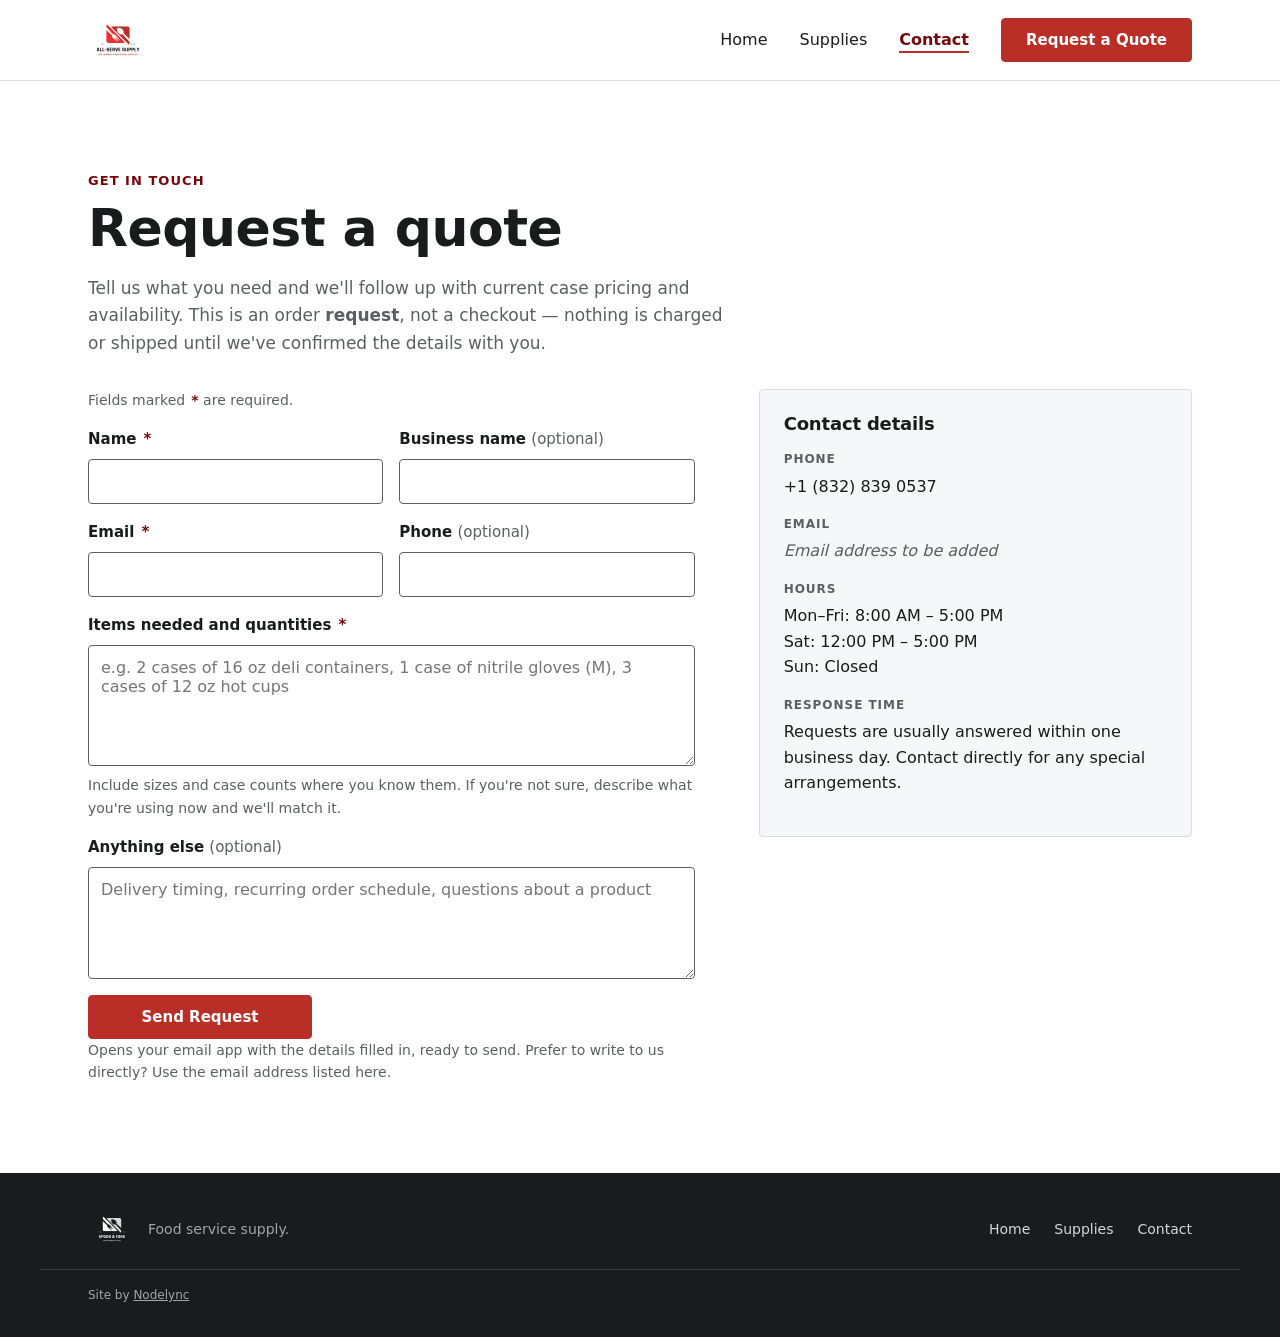
==== contact.html @ dbd68901 "Initial site build" ====
<!DOCTYPE html>
<html lang="en" class="no-js">
<head>
<meta charset="utf-8">
<meta name="viewport" content="width=device-width, initial-scale=1">
<title>Contact &amp; Order Request — All-Serve Supply</title>
<meta name="description" content="Send an order request for wholesale food service supplies. Tell us the items and quantities you need and we'll follow up with case pricing and availability.">
<link rel="icon" href="images/logo/favicon-64.png" type="image/png">
<link rel="stylesheet" href="css/styles.css">
<!-- Swaps the no-JS nav fallback for the toggle before first paint. -->
<script>document.documentElement.classList.remove('no-js');</script>
</head>
<body>

<a class="skip-link" href="#main">Skip to main content</a>

<header class="site-header">
  <div class="container">
    <a class="brand" href="index.html"><img src="images/logo/logo.svg" alt="All-Serve Supply"></a>
    <button class="nav-toggle" type="button" aria-expanded="false" aria-controls="site-nav" aria-label="Menu">
      <span class="nav-toggle-bars"></span>
    </button>
    <nav class="site-nav" id="site-nav" aria-label="Main">
      <ul>
        <li><a href="index.html">Home</a></li>
        <li><a href="supplies.html">Supplies</a></li>
        <li><a href="contact.html" aria-current="page">Contact</a></li>
        <li><a class="btn btn-primary" href="contact.html">Request a Quote</a></li>
      </ul>
    </nav>
  </div>
</header>

<main id="main">

  <section class="section">
    <div class="container">
      <div class="section-head">
        <span class="eyebrow">Get in Touch</span>
        <h1>Request a quote</h1>
        <p class="lede">Tell us what you need and we'll follow up with current case pricing and availability. This is an order <strong>request</strong>, not a checkout — nothing is charged or shipped until we've confirmed the details with you.</p>
      </div>

      <div class="contact-layout">

        <div>
          <!-- Phase 1 has no backend (static hosting). On submit, main.js
               validates the fields and hands the details to the visitor's
               email client via a mailto: link addressed to data-order-email
               below. See PLACEHOLDER-DATA.md — the address is a placeholder,
               and moving to a real form endpoint is a launch task. -->
          <form class="form-grid" id="order-request-form" data-order-email="orders@example.com" novalidate>

            <p class="field-hint">Fields marked <span class="required-mark" aria-hidden="true">*</span> are required.</p>

            <div class="form-row">
              <div class="form-field">
                <label for="name">Name <span class="required-mark" aria-hidden="true">*</span></label>
                <input class="input" type="text" id="name" name="name" autocomplete="name" required>
              </div>
              <div class="form-field">
                <label for="company">Business name <span class="optional">(optional)</span></label>
                <input class="input" type="text" id="company" name="company" autocomplete="organization">
              </div>
            </div>

            <div class="form-row">
              <div class="form-field">
                <label for="email">Email <span class="required-mark" aria-hidden="true">*</span></label>
                <input class="input" type="email" id="email" name="email" autocomplete="email" required>
              </div>
              <div class="form-field">
                <label for="phone">Phone <span class="optional">(optional)</span></label>
                <input class="input" type="tel" id="phone" name="phone" autocomplete="tel">
              </div>
            </div>

            <div class="form-field">
              <label for="items">Items needed and quantities <span class="required-mark" aria-hidden="true">*</span></label>
              <textarea class="input" id="items" name="items" rows="5" required placeholder="e.g. 2 cases of 16 oz deli containers, 1 case of nitrile gloves (M), 3 cases of 12 oz hot cups"></textarea>
              <p class="field-hint">Include sizes and case counts where you know them. If you're not sure, describe what you're using now and we'll match it.</p>
            </div>

            <div class="form-field">
              <label for="notes">Anything else <span class="optional">(optional)</span></label>
              <textarea class="input" id="notes" name="notes" rows="3" placeholder="Delivery timing, recurring order schedule, questions about a product"></textarea>
            </div>

            <div>
              <button class="btn btn-primary btn-block" type="submit">Send Request</button>
              <p class="form-note" id="form-note">Opens your email app with the details filled in, ready to send. Prefer to write to us directly? Use the email address listed here.</p>
            </div>

          </form>

          <!-- Revealed by main.js once the request has been handed off. -->
          <div class="form-success" id="form-success" role="status" tabindex="-1" hidden>
            <h2>Your request is ready to send</h2>
            <p>We've opened your email app with the details filled in — send that message and it reaches us directly.</p>
            <p>If nothing opened, your device may not have an email app set up. Email us at the address listed on this page instead and we'll pick it up from there.</p>
          </div>
        </div>

        <aside class="contact-panel">
          <h2>Contact details</h2>
          <!-- TODO (client): supply real email before launch.
               Per project rules, no physical or supply address is published
               anywhere on this site. See PLACEHOLDER-DATA.md. -->
          <dl class="contact-list">
            <div>
              <dt>Phone</dt>
              <dd>+1 (832) 839 0537</dd>
            </div>
            <div>
              <dt>Email</dt>
              <dd class="pending">Email address to be added</dd>
            </div>
            <div>
              <dt>Hours</dt>
              <dd>Mon–Fri: 8:00 AM – 5:00 PM<br>Sat: 12:00 PM – 5:00 PM<br>Sun: Closed</dd>
            </div>
            <div>
              <dt>Response time</dt>
              <dd>Requests are usually answered within one business day. Contact directly for any special arrangements.</dd>
            </div>
          </dl>
        </aside>

      </div>
    </div>
  </section>

</main>

<footer class="site-footer">
  <div class="container">
    <div class="footer-brand-block">
      <a class="footer-logo" href="index.html"><img src="images/logo/inverted-logo.svg" alt="All-Serve Supply"></a>
      <span class="footer-legal">Food service supply.</span>
    </div>
    <nav aria-label="Footer">
      <ul>
        <li><a href="index.html">Home</a></li>
        <li><a href="supplies.html">Supplies</a></li>
        <li><a href="contact.html">Contact</a></li>
      </ul>
    </nav>
  </div>
  <div class="container footer-credit">
    <p>Site by <a href="https://www.nodelync.cloud/" target="_blank" rel="noopener noreferrer">Nodelync</a></p>
  </div>
</footer>

<script src="js/main.js"></script>
</body>
</html>
---- css/styles.css ----
/* ==========================================================================
   All-Serve Supply — Phase 1 stylesheet
   Plain CSS, single file, mobile-first. No frameworks, no build step.
   Breakpoints: 640px (tablet), 1024px (desktop). min-width only.
   ========================================================================== */

/* --------------------------------------------------------------------------
   1. TOKENS
   -------------------------------------------------------------------------- */

:root {
  /* BRAND PALETTE — sourced from the real logo (images/logo/logo.svg).
     --color-accent is the exact icon-back/tagline red (#b92f28); the other
     steps are a computed tonal scale at the same hue so the family reads as
     one color. The logo's brighter icon-front red (#ef2e32, oklch(62% 0.226
     26)) is intentionally NOT used as a token value: at that lightness, white
     button text only reaches 4.12:1 (fails the 4.5:1 AA minimum) — #b92f28 is
     the darker of the two real logo reds and clears it with real margin
     (6:1), so it's the one that does double duty as the UI accent. */
  --color-accent: oklch(52% 0.176 28);
  --color-accent-600: oklch(44% 0.165 27);
  --color-accent-700: oklch(36% 0.14 27);
  --color-accent-200: oklch(93% 0.032 27);
  --color-accent-100: oklch(97% 0.012 27);

  --color-text: oklch(22% 0.005 260);
  --color-text-muted: oklch(48% 0.008 260);
  --color-bg: oklch(100% 0 0);
  --color-surface: oklch(97.5% 0.002 260);
  --color-surface-2: oklch(94.5% 0.003 260);
  --color-divider: oklch(89% 0.004 260);
  /* Footer-only neutrals (the one dark surface on the site) — kept as named
     tokens rather than literals so they're covered by the same system. */
  --color-footer-text: oklch(88% 0.004 260);
  --color-footer-text-muted: oklch(72% 0.004 260);
  --color-footer-divider: oklch(88% 0.004 260 / 0.15);

  /* 4px base scale */
  --space-1: 0.25rem;
  --space-2: 0.5rem;
  --space-3: 0.75rem;
  --space-4: 1rem;
  --space-5: 1.5rem;
  --space-6: 2rem;
  --space-7: 3rem;
  --space-8: 4rem;

  --measure: 60ch;
  --radius: 4px;
  --container: 1200px;

  --font-body: system-ui, -apple-system, "Segoe UI", Roboto, Helvetica, Arial,
    sans-serif;

  --shadow-sm: 0 1px 2px oklch(22% 0.005 260 / 0.06);
  --shadow-md: 0 2px 8px oklch(22% 0.005 260 / 0.08);
}

/* --------------------------------------------------------------------------
   2. BASE
   -------------------------------------------------------------------------- */

*,
*::before,
*::after {
  box-sizing: border-box;
}

html {
  scroll-behavior: smooth;
  /* Anchor targets clear the sticky header. */
  scroll-padding-top: 6rem;
  -webkit-text-size-adjust: 100%;
}

body {
  margin: 0;
  background: var(--color-bg);
  color: var(--color-text);
  font-family: var(--font-body);
  font-size: 1rem;
  line-height: 1.6;
  -webkit-font-smoothing: antialiased;
}

h1,
h2,
h3,
h4 {
  margin: 0;
  line-height: 1.15;
  letter-spacing: -0.01em;
  text-wrap: balance;
}

h1 {
  font-size: clamp(2rem, 1.5rem + 2.2vw, 3.25rem);
  font-weight: 700;
}

h2 {
  font-size: clamp(1.5rem, 1.3rem + 1vw, 2rem);
  font-weight: 700;
}

h3,
h4 {
  font-size: 1.0625rem;
  font-weight: 600;
}

p {
  margin: 0;
}

a {
  color: var(--color-accent-700);
}

img,
svg {
  max-width: 100%;
}

ul {
  margin: 0;
  padding: 0;
  list-style: none;
}

:focus-visible {
  outline: 2px solid var(--color-accent-600);
  outline-offset: 2px;
  border-radius: 2px;
}

/* The global ring color is tuned for light backgrounds (8.46:1 on white) but
   only reaches 2.05:1 on the footer's near-black background — well under
   the 3:1 non-text contrast minimum. Swap to the footer's own light
   neutral there instead of trying to find one color that works on both. */
.site-footer :focus-visible {
  outline-color: var(--color-footer-text);
}

@media (prefers-reduced-motion: reduce) {
  html {
    scroll-behavior: auto;
  }

  *,
  *::before,
  *::after {
    animation-duration: 0.01ms !important;
    animation-iteration-count: 1 !important;
    transition-duration: 0.01ms !important;
  }
}

/* Visible only to screen readers, until focused. */
.skip-link {
  position: absolute;
  left: -9999px;
  top: 0;
  z-index: 100;
  padding: var(--space-3) var(--space-4);
  background: var(--color-text);
  color: var(--color-bg);
  font-weight: 600;
  text-decoration: none;
}

.skip-link:focus {
  left: 0;
}

/* --------------------------------------------------------------------------
   3. LAYOUT
   -------------------------------------------------------------------------- */

.container {
  width: 100%;
  max-width: var(--container);
  margin-inline: auto;
  padding-inline: var(--space-5);
}

.section {
  padding-block: var(--space-7);
}

.section + .section {
  border-top: 1px solid var(--color-divider);
}

.section-head {
  margin-bottom: var(--space-6);
}

.eyebrow {
  display: block;
  margin-bottom: var(--space-2);
  color: var(--color-accent-700);
  font-size: 0.8125rem;
  font-weight: 600;
  letter-spacing: 0.08em;
  text-transform: uppercase;
}

.lede {
  max-width: var(--measure);
  margin-top: var(--space-4);
  color: var(--color-text-muted);
  font-size: 1.0625rem;
}

.prose {
  max-width: var(--measure);
}

.prose p + p {
  margin-top: var(--space-4);
}

/* --------------------------------------------------------------------------
   4. HEADER / NAV
   -------------------------------------------------------------------------- */

.site-header {
  position: sticky;
  top: 0;
  z-index: 50;
  background: var(--color-bg);
  border-bottom: 1px solid var(--color-divider);
}

.site-header .container {
  display: flex;
  align-items: center;
  justify-content: space-between;
  gap: var(--space-4);
  min-height: 5rem;
}

.brand {
  display: inline-flex;
  align-items: center;
}

.brand img {
  display: block;
  height: 3.75rem;
  width: auto;
}

.nav-toggle {
  display: inline-flex;
  align-items: center;
  justify-content: center;
  width: 2.75rem;
  height: 2.75rem;
  margin-right: calc(var(--space-2) * -1);
  padding: 0;
  /* Same 3:1 non-text contrast reasoning as .input / .btn-secondary. */
  border: 1px solid var(--color-text-muted);
  border-radius: var(--radius);
  background: var(--color-bg);
  color: inherit;
  cursor: pointer;
}

.nav-toggle:hover {
  border-color: var(--color-text);
  background: var(--color-surface);
}

.nav-toggle-bars,
.nav-toggle-bars::before,
.nav-toggle-bars::after {
  display: block;
  width: 18px;
  height: 2px;
  background: currentColor;
}

.nav-toggle-bars {
  position: relative;
}

.nav-toggle-bars::before,
.nav-toggle-bars::after {
  content: "";
  position: absolute;
  left: 0;
}

.nav-toggle-bars::before {
  top: -6px;
}

.nav-toggle-bars::after {
  top: 6px;
}

/* Mobile: panel drops below the header bar, hidden until toggled. */
.site-nav {
  display: none;
  position: absolute;
  left: 0;
  right: 0;
  top: 100%;
  padding: var(--space-2) var(--space-5) var(--space-4);
  background: var(--color-bg);
  border-bottom: 1px solid var(--color-divider);
  box-shadow: var(--shadow-md);
}

.site-nav.is-open {
  display: block;
}

.site-nav ul {
  display: flex;
  flex-direction: column;
  gap: var(--space-1);
}

/* :not(.btn) throughout — a bare `.site-nav a` selector outranks `.btn` and
   `.btn-primary` on specificity (0,1,1 vs 0,1,0) and would strip the quote
   button's padding and white text. */
.site-nav a:not(.btn) {
  display: block;
  padding: var(--space-3) 0;
  color: var(--color-text);
  font-weight: 500;
  text-decoration: none;
}

.site-nav a:not(.btn):hover {
  color: var(--color-accent-700);
}

.site-nav a[aria-current="page"] {
  color: var(--color-accent-700);
  font-weight: 600;
}

.site-nav .btn {
  margin-top: var(--space-3);
  width: 100%;
}

/* No-JS fallback: the toggle is useless without JS, so hide it and show the
   links inline. Removed by main.js on load. */
.no-js .nav-toggle {
  display: none;
}

.no-js .site-nav {
  display: block;
  position: static;
  padding: 0 0 var(--space-4);
  box-shadow: none;
  border-bottom: 0;
}

/* --------------------------------------------------------------------------
   5. BUTTONS
   -------------------------------------------------------------------------- */

.btn {
  display: inline-flex;
  align-items: center;
  justify-content: center;
  gap: var(--space-2);
  min-height: 2.75rem;
  padding: var(--space-3) var(--space-5);
  border: 1px solid transparent;
  border-radius: var(--radius);
  font-family: inherit;
  font-size: 0.9375rem;
  font-weight: 600;
  line-height: 1.2;
  text-align: center;
  text-decoration: none;
  cursor: pointer;
  transition: background-color 0.15s ease, border-color 0.15s ease;
}

.btn-primary {
  background: var(--color-accent);
  border-color: var(--color-accent);
  color: oklch(100% 0 0);
}

.btn-primary:hover {
  background: var(--color-accent-600);
  border-color: var(--color-accent-600);
}

.btn-secondary {
  background: var(--color-bg);
  /* Same reasoning as .input: this border is the button's only boundary on
     a matching background, so it needs 3:1, not --color-divider's 1.39:1. */
  border-color: var(--color-text-muted);
  color: var(--color-text);
}

.btn-secondary:hover {
  border-color: var(--color-text);
  background: var(--color-surface);
}

.btn-block {
  width: 100%;
}

.btn-row {
  display: flex;
  flex-wrap: wrap;
  gap: var(--space-3);
  margin-top: var(--space-6);
}

/* Stacked buttons read as a deliberate pair rather than two ragged widths.
   Reset to intrinsic width at the tablet breakpoint, where they sit inline. */
.btn-row .btn {
  width: 100%;
}

/* --------------------------------------------------------------------------
   6. HERO
   -------------------------------------------------------------------------- */

.hero {
  padding-block: var(--space-7) var(--space-7);
}

.hero-copy p {
  max-width: 52ch;
  margin-top: var(--space-4);
  color: var(--color-text-muted);
  font-size: 1.0625rem;
}

.hero-media {
  margin-top: var(--space-6);
}

.hero-photo {
  display: block;
  width: 100%;
  aspect-ratio: 5 / 4;
  object-fit: cover;
  border-radius: var(--radius);
}

/* --------------------------------------------------------------------------
   7. PLACEHOLDER MEDIA
   Stand-in for photography that has not been supplied yet. Holds the exact
   box a real image will occupy so nothing reflows when photos are added.
   -------------------------------------------------------------------------- */

.media-placeholder {
  display: flex;
  align-items: center;
  justify-content: center;
  aspect-ratio: 4 / 3;
  background: var(--color-surface);
  background-image: linear-gradient(
      45deg,
      var(--color-surface-2) 25%,
      transparent 25%
    ),
    linear-gradient(-45deg, var(--color-surface-2) 25%, transparent 25%);
  background-size: 16px 16px;
  border: 1px solid var(--color-divider);
  border-radius: var(--radius);
  color: var(--color-text-muted);
}

.media-placeholder svg {
  width: 2rem;
  height: 2rem;
  opacity: 0.4;
}

.hero-media .media-placeholder {
  aspect-ratio: 5 / 4;
}

/* --------------------------------------------------------------------------
   8. CARDS / GRIDS
   -------------------------------------------------------------------------- */

.grid {
  display: grid;
  gap: var(--space-4);
  grid-template-columns: 1fr;
}

.card {
  display: flex;
  flex-direction: column;
  gap: var(--space-2);
  padding: var(--space-5);
  background: var(--color-bg);
  border: 1px solid var(--color-divider);
  border-radius: var(--radius);
}

.card p {
  flex: 1;
  color: var(--color-text-muted);
  font-size: 0.9375rem;
}

.card-icon {
  display: block;
  width: 1.5rem;
  height: 1.5rem;
  color: var(--color-accent);
}

.card-number {
  color: var(--color-accent-700);
  font-size: 0.8125rem;
  font-weight: 700;
  letter-spacing: 0.08em;
}

.card-link {
  margin-top: var(--space-2);
  align-self: flex-start;
  color: var(--color-accent-700);
  font-size: 0.9375rem;
  font-weight: 600;
  text-decoration: none;
}

.card-link:hover {
  text-decoration: underline;
}

/* Whole category card is clickable via the link, but the card itself gets
   the hover affordance. */
.card-category:hover {
  border-color: var(--color-text-muted);
  box-shadow: var(--shadow-sm);
}

/* --------------------------------------------------------------------------
   8b. ORDERING STEPS PANEL (about page)
   Fills the space beside the About copy at desktop rather than leaving the
   right half of the viewport empty.
   -------------------------------------------------------------------------- */

.about-layout {
  display: grid;
  gap: var(--space-6);
}

.steps-panel {
  padding: var(--space-5);
  background: var(--color-surface);
  border: 1px solid var(--color-divider);
  border-radius: var(--radius);
}

.steps-panel h2 {
  font-size: 1.125rem;
}

.steps {
  counter-reset: step;
  display: grid;
  gap: var(--space-5);
  margin: var(--space-5) 0;
}

.steps li {
  counter-increment: step;
  display: grid;
  grid-template-columns: 1.75rem 1fr;
  gap: var(--space-1) var(--space-3);
}

.steps li::before {
  content: counter(step, decimal-leading-zero);
  grid-row: span 2;
  color: var(--color-accent-700);
  font-size: 0.8125rem;
  font-weight: 700;
  letter-spacing: 0.04em;
  line-height: 1.5;
}

.steps p {
  color: var(--color-text-muted);
  font-size: 0.9375rem;
}

/* --------------------------------------------------------------------------
   9. CATALOG
   -------------------------------------------------------------------------- */

.catalog-jump {
  display: flex;
  flex-wrap: wrap;
  gap: var(--space-2);
  margin-top: var(--space-5);
}

.catalog-jump a {
  padding: var(--space-2) var(--space-4);
  background: var(--color-accent-100);
  border: 1px solid var(--color-accent-200);
  border-radius: 999px;
  color: var(--color-accent-700);
  font-size: 0.875rem;
  font-weight: 600;
  text-decoration: none;
}

.catalog-jump a:hover {
  background: var(--color-accent-200);
}

.catalog-category + .catalog-category {
  margin-top: var(--space-7);
}

.catalog-category-head {
  display: flex;
  flex-wrap: wrap;
  align-items: baseline;
  justify-content: space-between;
  gap: var(--space-3);
  padding-bottom: var(--space-3);
  margin-bottom: var(--space-5);
  border-bottom: 1px solid var(--color-divider);
}

.catalog-category-head h3 {
  font-size: 1.25rem;
  font-weight: 700;
}

.catalog-count {
  color: var(--color-text-muted);
  font-size: 0.875rem;
}

.catalog-grid {
  display: grid;
  gap: var(--space-4);
  grid-template-columns: 1fr;
}

/* Every .catalog-item shares this exact structure — see the note above the
   catalog section in about.html. Do not add per-item variations. */
.catalog-item {
  display: flex;
  flex-direction: column;
  padding: var(--space-4);
  background: var(--color-bg);
  border: 1px solid var(--color-divider);
  border-radius: var(--radius);
}

.catalog-item .item-media {
  /* Placeholder standing in for images/catalog/[item].jpg — see
     PLACEHOLDER-DATA.md. Sized so real photos drop in without reflow. */
  display: flex;
  align-items: center;
  justify-content: center;
  aspect-ratio: 1 / 1;
  margin-bottom: var(--space-4);
  background: var(--color-surface);
  background-image: linear-gradient(
      45deg,
      var(--color-surface-2) 25%,
      transparent 25%
    ),
    linear-gradient(-45deg, var(--color-surface-2) 25%, transparent 25%);
  background-size: 16px 16px;
  border: 1px solid var(--color-divider);
  border-radius: var(--radius);
}

.catalog-item .item-name {
  /* Reserve two lines so a one-line name and a two-line name still put their
     price on the same baseline across a grid row. */
  min-height: 2.3em;
  margin-bottom: var(--space-2);
}

.catalog-item .item-price {
  margin-bottom: var(--space-2);
  font-size: 1.0625rem;
  font-weight: 700;
}

.catalog-item .item-unit {
  color: var(--color-text-muted);
  font-size: 0.875rem;
  font-weight: 400;
}

.catalog-item .item-description {
  color: var(--color-text-muted);
  font-size: 0.9375rem;
}

.catalog-note {
  max-width: var(--measure);
  margin-top: var(--space-6);
  padding: var(--space-4);
  background: var(--color-surface);
  border: 1px solid var(--color-divider);
  border-radius: var(--radius);
  color: var(--color-text-muted);
  font-size: 0.9375rem;
}

/* --------------------------------------------------------------------------
   10. FORM
   -------------------------------------------------------------------------- */

.form-grid {
  display: grid;
  gap: var(--space-4);
}

.form-row {
  display: grid;
  gap: var(--space-4);
  grid-template-columns: 1fr;
}

.form-field {
  display: flex;
  flex-direction: column;
  gap: var(--space-2);
}

.form-field label {
  font-size: 0.9375rem;
  font-weight: 600;
}

.form-field .optional {
  color: var(--color-text-muted);
  font-weight: 400;
}

.required-mark {
  margin-left: 0.125em;
  color: var(--color-accent-700);
  font-weight: 700;
}

.input {
  width: 100%;
  min-height: 2.75rem;
  padding: var(--space-3);
  background: var(--color-bg);
  /* Not --color-divider (1.39:1 against this same white background) — a
     form field's boundary is a UI component that needs to be perceivable
     on its own, so it needs the full 3:1 non-text contrast minimum. */
  border: 1px solid var(--color-text-muted);
  border-radius: var(--radius);
  color: inherit;
  font-family: inherit;
  font-size: 1rem;
}

.input:hover {
  border-color: var(--color-text);
}

textarea.input {
  min-height: 7rem;
  resize: vertical;
}

.field-hint {
  color: var(--color-text-muted);
  font-size: 0.875rem;
}

.form-note {
  color: var(--color-text-muted);
  font-size: 0.875rem;
}

/* Revealed by main.js after a successful submit. */
.form-success[hidden] {
  display: none;
}

.form-success {
  padding: var(--space-5);
  background: var(--color-accent-100);
  border: 1px solid var(--color-accent-200);
  border-radius: var(--radius);
}

.form-success h2 {
  margin-bottom: var(--space-2);
  font-size: 1.25rem;
}

.form-success p {
  color: var(--color-text-muted);
}

.form-success p + p {
  margin-top: var(--space-3);
}

/* --------------------------------------------------------------------------
   11. CONTACT DETAILS
   -------------------------------------------------------------------------- */

.contact-layout {
  display: grid;
  gap: var(--space-6);
}

.contact-panel {
  padding: var(--space-5);
  background: var(--color-surface);
  border: 1px solid var(--color-divider);
  border-radius: var(--radius);
}

.contact-panel h2 {
  font-size: 1.125rem;
}

.contact-list {
  display: grid;
  gap: var(--space-4);
  margin-top: var(--space-4);
}

.contact-list dt {
  color: var(--color-text-muted);
  font-size: 0.75rem;
  font-weight: 600;
  letter-spacing: 0.08em;
  text-transform: uppercase;
}

.contact-list dd {
  margin: var(--space-1) 0 0;
  font-size: 1rem;
  font-weight: 500;
}

/* Marks a value the client still has to supply. */
.pending {
  color: var(--color-text-muted);
  font-style: italic;
  font-weight: 400;
}

/* --------------------------------------------------------------------------
   12. CTA BAND
   -------------------------------------------------------------------------- */

.cta-band {
  padding-block: var(--space-7);
  background: var(--color-surface);
  border-top: 1px solid var(--color-divider);
  text-align: center;
}

.cta-band p {
  max-width: 52ch;
  margin: var(--space-4) auto 0;
  color: var(--color-text-muted);
  font-size: 1.0625rem;
}

.cta-band .btn-row {
  justify-content: center;
}

/* --------------------------------------------------------------------------
   13. FOOTER
   -------------------------------------------------------------------------- */

.site-footer {
  padding-block: var(--space-6);
  background: var(--color-text);
  color: var(--color-footer-text);
  font-size: 0.875rem;
}

.site-footer .container {
  display: flex;
  flex-direction: column;
  gap: var(--space-4);
}

.site-footer a {
  color: var(--color-footer-text);
  text-decoration: none;
}

.site-footer a:not(.footer-logo):hover {
  color: oklch(100% 0 0);
  text-decoration: underline;
}

.site-footer ul {
  display: flex;
  flex-wrap: wrap;
  gap: var(--space-5);
}

/* Scoped to the footer's <nav> specifically (not .footer-logo, a sibling
   link outside it) — matches the touch-target padding already used on the
   equivalent primary nav links (.site-nav a:not(.btn)). Without it these
   links are just their line-height tall (~22px), under the 24px WCAG
   minimum and well under the ~44px norm used everywhere else on the site. */
.site-footer nav a {
  display: inline-block;
  padding: var(--space-3) 0;
}

.footer-brand-block {
  display: flex;
  align-items: center;
  flex-wrap: wrap;
  gap: var(--space-3);
}

.footer-logo {
  display: inline-flex;
}

.footer-logo img {
  display: block;
  height: 3rem;
  width: auto;
}

.footer-legal {
  color: var(--color-footer-text-muted);
}

/* Deliberately more muted than the rest of the footer — a secondary credit
   line, not a primary nav/brand element competing for attention. */
.footer-credit {
  margin-top: var(--space-4);
  padding-top: var(--space-4);
  border-top: 1px solid var(--color-footer-divider);
  font-size: 0.75rem;
  color: var(--color-footer-text-muted);
}

.site-footer .footer-credit a {
  color: var(--color-footer-text-muted);
  text-decoration: underline;
}

.site-footer .footer-credit a:hover {
  color: var(--color-footer-text);
}

/* --------------------------------------------------------------------------
   14. TABLET — 640px
   -------------------------------------------------------------------------- */

@media (min-width: 40em) {
  .container {
    padding-inline: var(--space-6);
  }

  .section {
    padding-block: var(--space-8);
  }

  .grid-2 {
    grid-template-columns: repeat(2, 1fr);
  }

  .grid-3 {
    grid-template-columns: repeat(3, 1fr);
  }

  .catalog-grid {
    grid-template-columns: repeat(2, 1fr);
  }

  .form-row {
    grid-template-columns: repeat(2, 1fr);
  }

  .btn-block {
    width: auto;
    min-width: 14rem;
  }

  .btn-row .btn {
    width: auto;
  }

  .site-footer .container {
    flex-direction: row;
    align-items: center;
    justify-content: space-between;
  }
}

/* --------------------------------------------------------------------------
   15. DESKTOP — 1024px
   Not a stretched mobile layout: the extra width buys a split hero, a wider
   catalog grid, a form/details split, and roughly double the vertical rhythm.
   -------------------------------------------------------------------------- */

@media (min-width: 64em) {
  .container {
    padding-inline: var(--space-7);
  }

  .section {
    padding-block: calc(var(--space-8) * 1.4);
  }

  /* Nav becomes a persistent inline row. */
  .nav-toggle {
    display: none;
  }

  .site-nav {
    display: block;
    position: static;
    padding: 0;
    border-bottom: 0;
    box-shadow: none;
  }

  .site-nav ul {
    flex-direction: row;
    align-items: center;
    gap: var(--space-6);
  }

  .site-nav a:not(.btn) {
    padding: 0;
  }

  .site-nav a:not(.btn)[aria-current="page"] {
    box-shadow: inset 0 -2px 0 var(--color-accent);
  }

  .site-nav .btn {
    margin-top: 0;
    width: auto;
  }

  /* Split hero. */
  .hero {
    padding-block: calc(var(--space-8) * 1.5);
  }

  .hero .container {
    display: grid;
    grid-template-columns: 1.05fr 1fr;
    gap: var(--space-8);
    align-items: center;
  }

  .hero-media {
    margin-top: 0;
  }

  .grid-3,
  .grid-5 {
    grid-template-columns: repeat(3, 1fr);
  }

  .catalog-grid {
    grid-template-columns: repeat(4, 1fr);
  }

  .catalog-category + .catalog-category {
    margin-top: var(--space-8);
  }

  /* About copy beside the ordering-steps panel. */
  .about-layout {
    grid-template-columns: 1.3fr 1fr;
    gap: var(--space-8);
    align-items: start;
  }

  /* Form beside the contact details. */
  .contact-layout {
    display: grid;
    grid-template-columns: 1.4fr 1fr;
    gap: var(--space-8);
    align-items: start;
  }

  .cta-band {
    padding-block: var(--space-8);
  }
}

/* Five category cards read better as a single row of five once there is
   room for it, rather than 3 + 2. */
@media (min-width: 80em) {
  .grid-5 {
    grid-template-columns: repeat(5, 1fr);
  }
}
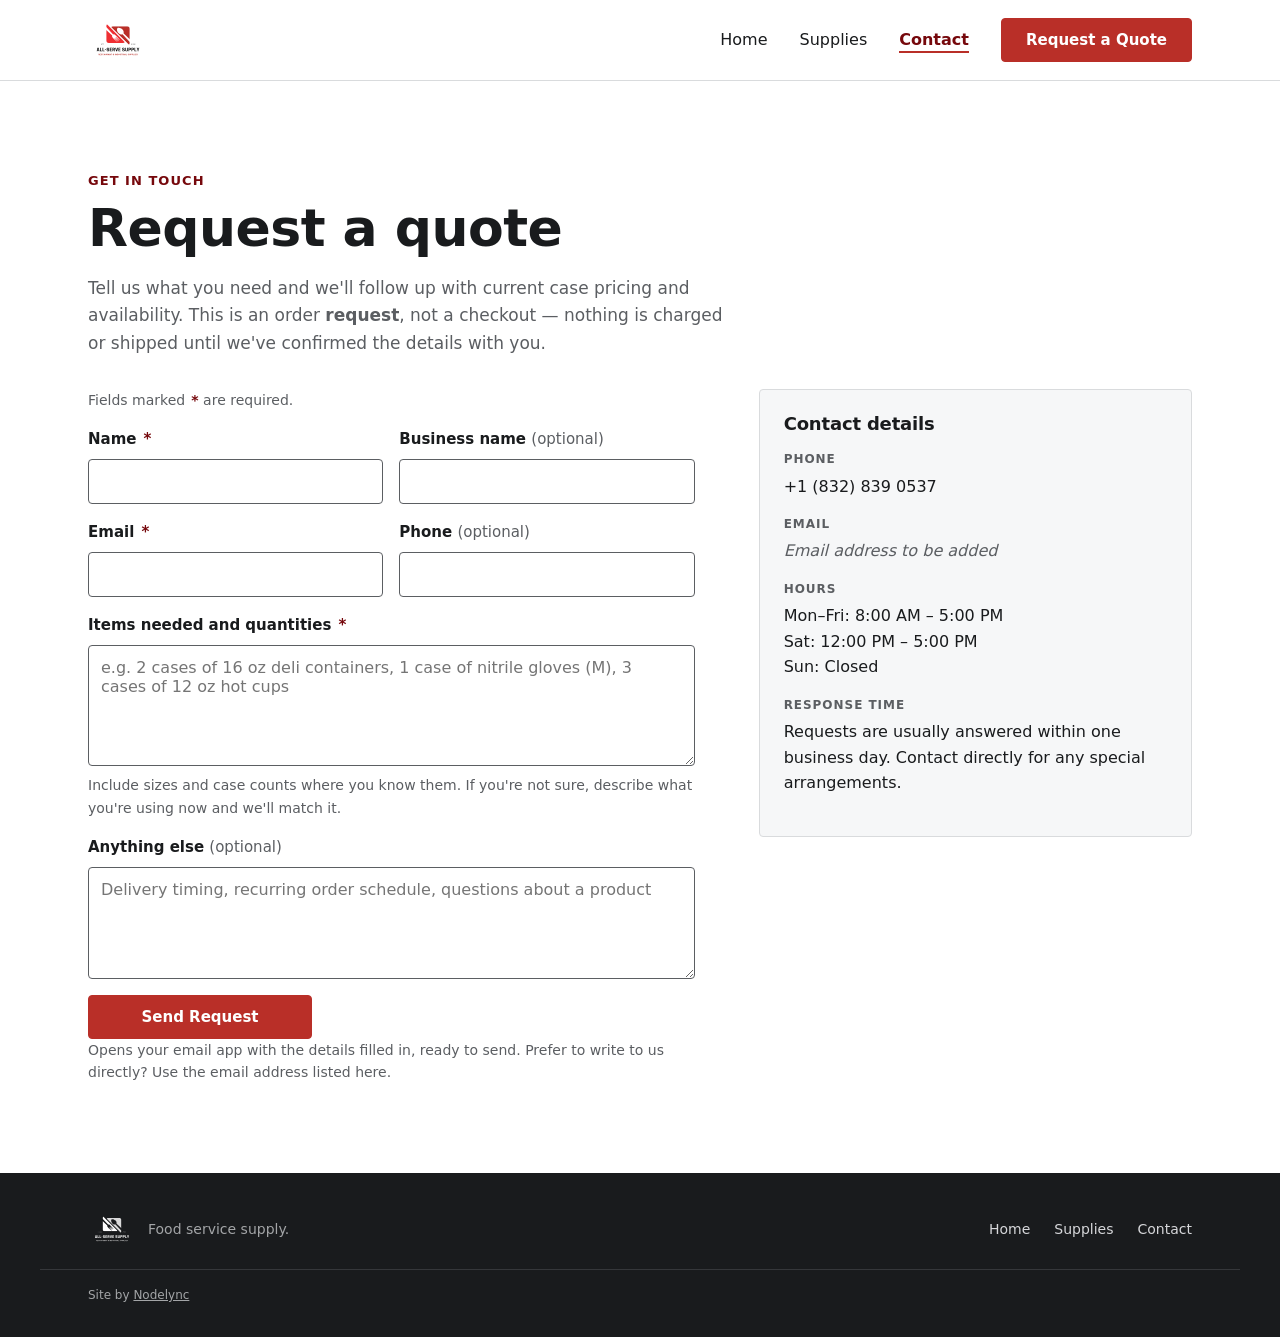
==== commit c48af6c8: "Fix footer logo: swap to inverted-logo-v2.svg The first inverted/reversed logo had a color mistake; " ====
--- a/contact.html
+++ b/contact.html
@@ -135,7 +135,7 @@
 <footer class="site-footer">
   <div class="container">
     <div class="footer-brand-block">
-      <a class="footer-logo" href="index.html"><img src="images/logo/inverted-logo.svg" alt="All-Serve Supply"></a>
+      <a class="footer-logo" href="index.html"><img src="images/logo/inverted-logo-v2.svg" alt="All-Serve Supply"></a>
       <span class="footer-legal">Food service supply.</span>
     </div>
     <nav aria-label="Footer">
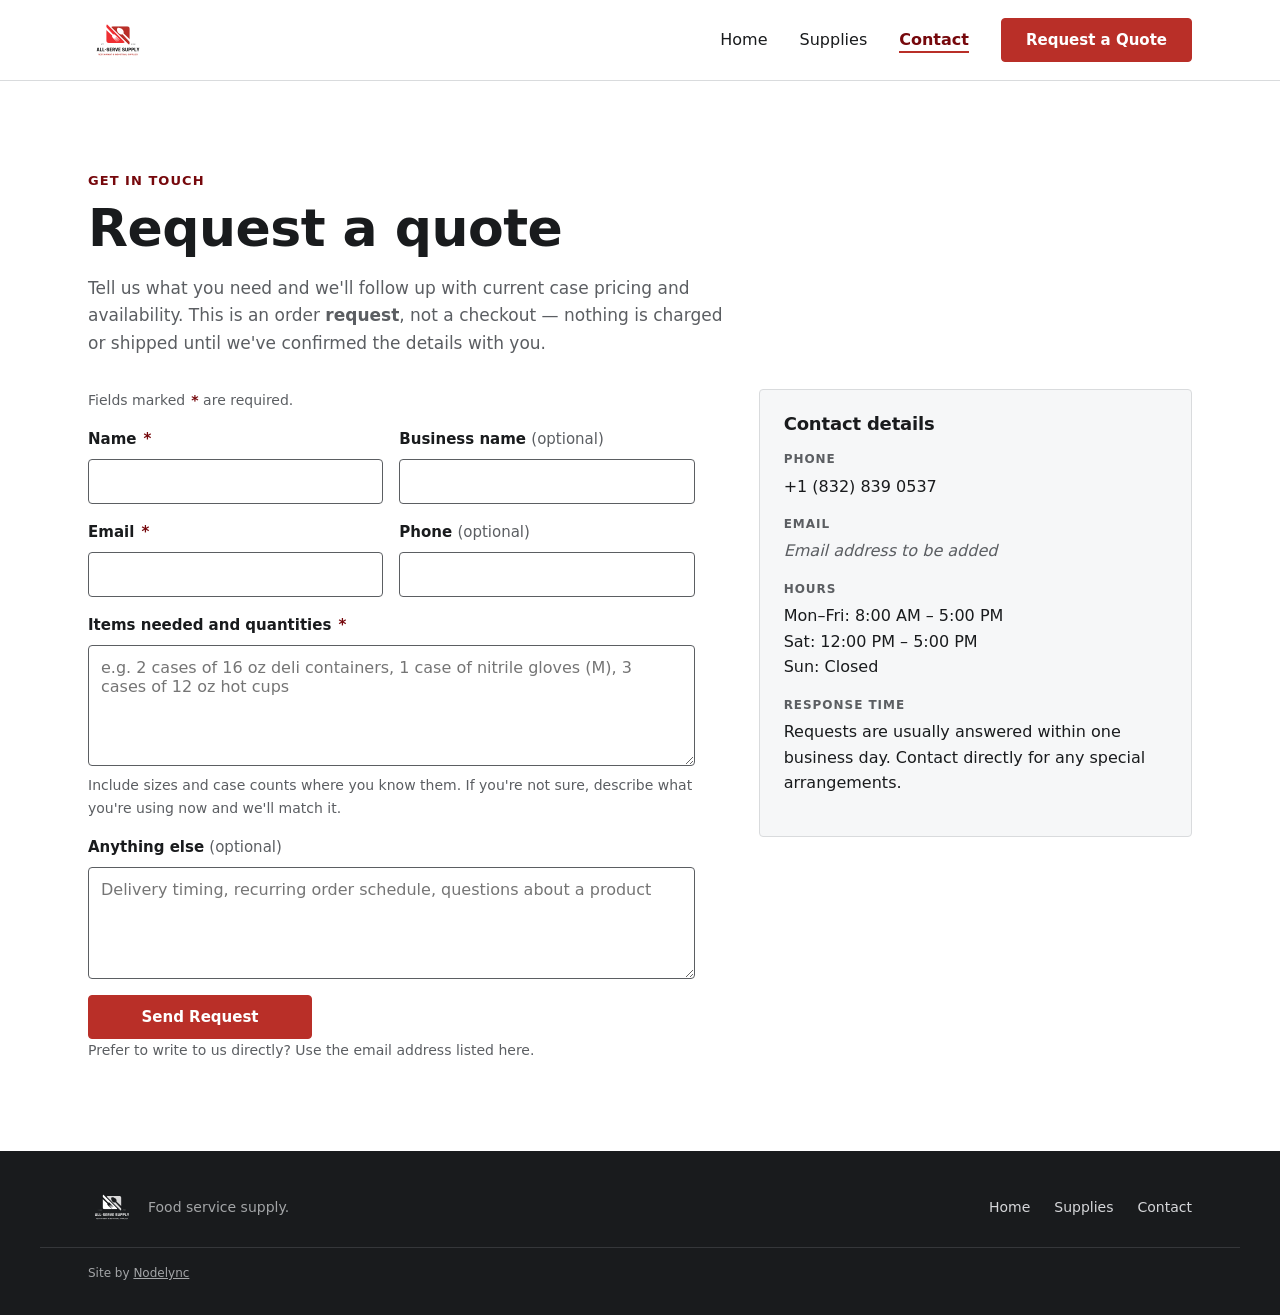
==== commit 8ffce4dd: "Trim redundant form-note copy on contact page Drops the "Opens your email app..." clause since the c" ====
--- a/contact.html
+++ b/contact.html
@@ -88,7 +88,7 @@
 
             <div>
               <button class="btn btn-primary btn-block" type="submit">Send Request</button>
-              <p class="form-note" id="form-note">Opens your email app with the details filled in, ready to send. Prefer to write to us directly? Use the email address listed here.</p>
+              <p class="form-note" id="form-note">Prefer to write to us directly? Use the email address listed here.</p>
             </div>
 
           </form>
--- a/css/styles.css
+++ b/css/styles.css
@@ -429,67 +429,53 @@
 
 /* --------------------------------------------------------------------------
    6. HERO
+   Full-bleed photo background with a flat near-black scrim (--color-text's
+   neutral, reused as a literal so alpha can apply — same pattern already
+   used for --shadow-sm/--shadow-md). This is the site's second deliberate
+   dark surface alongside the footer, so its overlaid text reuses the
+   footer's own light-neutral tokens rather than new ones. Contrast
+   verified against the actual photo's brightest sampled pixel (a blown
+   highlight, worst case): --color-footer-text hits 5.28:1, the eyebrow's
+   --color-accent-200 hits 6.10:1 — both clear 4.5:1 AA with real margin.
    -------------------------------------------------------------------------- */
 
 .hero {
-  padding-block: var(--space-7) var(--space-7);
+  display: flex;
+  align-items: center;
+  min-height: 30rem;
+  padding-block: var(--space-8);
+  background-image:
+    linear-gradient(oklch(22% 0.005 260 / 75%), oklch(22% 0.005 260 / 75%)),
+    url("../images/gallery/hero-800.jpg");
+  background-size: cover;
+  background-position: 60% 45%;
+  background-repeat: no-repeat;
+}
+
+.hero .eyebrow {
+  color: var(--color-accent-200);
+}
+
+.hero h1 {
+  color: var(--color-bg);
 }
 
 .hero-copy p {
   max-width: 52ch;
   margin-top: var(--space-4);
-  color: var(--color-text-muted);
+  color: var(--color-footer-text);
   font-size: 1.0625rem;
 }
 
-.hero-media {
-  margin-top: var(--space-6);
-}
-
-.hero-photo {
-  display: block;
-  width: 100%;
-  aspect-ratio: 5 / 4;
-  object-fit: cover;
-  border-radius: var(--radius);
-}
-
-/* --------------------------------------------------------------------------
-   7. PLACEHOLDER MEDIA
-   Stand-in for photography that has not been supplied yet. Holds the exact
-   box a real image will occupy so nothing reflows when photos are added.
-   -------------------------------------------------------------------------- */
-
-.media-placeholder {
-  display: flex;
-  align-items: center;
-  justify-content: center;
-  aspect-ratio: 4 / 3;
-  background: var(--color-surface);
-  background-image: linear-gradient(
-      45deg,
-      var(--color-surface-2) 25%,
-      transparent 25%
-    ),
-    linear-gradient(-45deg, var(--color-surface-2) 25%, transparent 25%);
-  background-size: 16px 16px;
-  border: 1px solid var(--color-divider);
-  border-radius: var(--radius);
-  color: var(--color-text-muted);
-}
-
-.media-placeholder svg {
-  width: 2rem;
-  height: 2rem;
-  opacity: 0.4;
-}
-
-.hero-media .media-placeholder {
-  aspect-ratio: 5 / 4;
-}
-
-/* --------------------------------------------------------------------------
-   8. CARDS / GRIDS
+/* Same reasoning as .site-footer :focus-visible — the global ring color
+   (--color-accent-600) is tuned for light backgrounds and fails 3:1 here
+   too; swap to the light neutral used in this section instead. */
+.hero :focus-visible {
+  outline-color: var(--color-footer-text);
+}
+
+/* --------------------------------------------------------------------------
+   7. CARDS / GRIDS
    -------------------------------------------------------------------------- */
 
 .grid {
@@ -600,7 +586,7 @@
 }
 
 /* --------------------------------------------------------------------------
-   9. CATALOG
+   8. CATALOG
    -------------------------------------------------------------------------- */
 
 .catalog-jump {
@@ -723,7 +709,7 @@
 }
 
 /* --------------------------------------------------------------------------
-   10. FORM
+   9. FORM
    -------------------------------------------------------------------------- */
 
 .form-grid {
@@ -819,7 +805,7 @@
 }
 
 /* --------------------------------------------------------------------------
-   11. CONTACT DETAILS
+   10. CONTACT DETAILS
    -------------------------------------------------------------------------- */
 
 .contact-layout {
@@ -866,7 +852,7 @@
 }
 
 /* --------------------------------------------------------------------------
-   12. CTA BAND
+   11. CTA BAND
    -------------------------------------------------------------------------- */
 
 .cta-band {
@@ -888,7 +874,7 @@
 }
 
 /* --------------------------------------------------------------------------
-   13. FOOTER
+   12. FOOTER
    -------------------------------------------------------------------------- */
 
 .site-footer {
@@ -971,7 +957,7 @@
 }
 
 /* --------------------------------------------------------------------------
-   14. TABLET — 640px
+   13. TABLET — 640px
    -------------------------------------------------------------------------- */
 
 @media (min-width: 40em) {
@@ -1016,7 +1002,7 @@
 }
 
 /* --------------------------------------------------------------------------
-   15. DESKTOP — 1024px
+   14. DESKTOP — 1024px
    Not a stretched mobile layout: the extra width buys a split hero, a wider
    catalog grid, a form/details split, and roughly double the vertical rhythm.
    -------------------------------------------------------------------------- */
@@ -1062,20 +1048,17 @@
     width: auto;
   }
 
-  /* Split hero. */
+  /* Full-bleed photo hero at desktop — no longer a split grid. */
   .hero {
-    padding-block: calc(var(--space-8) * 1.5);
-  }
-
-  .hero .container {
-    display: grid;
-    grid-template-columns: 1.05fr 1fr;
-    gap: var(--space-8);
-    align-items: center;
-  }
-
-  .hero-media {
-    margin-top: 0;
+    min-height: 34rem;
+    padding-block: calc(var(--space-8) * 1.25);
+    background-image:
+      linear-gradient(oklch(22% 0.005 260 / 75%), oklch(22% 0.005 260 / 75%)),
+      url("../images/gallery/hero.jpg");
+  }
+
+  .hero-copy {
+    max-width: 34rem;
   }
 
   .grid-3,
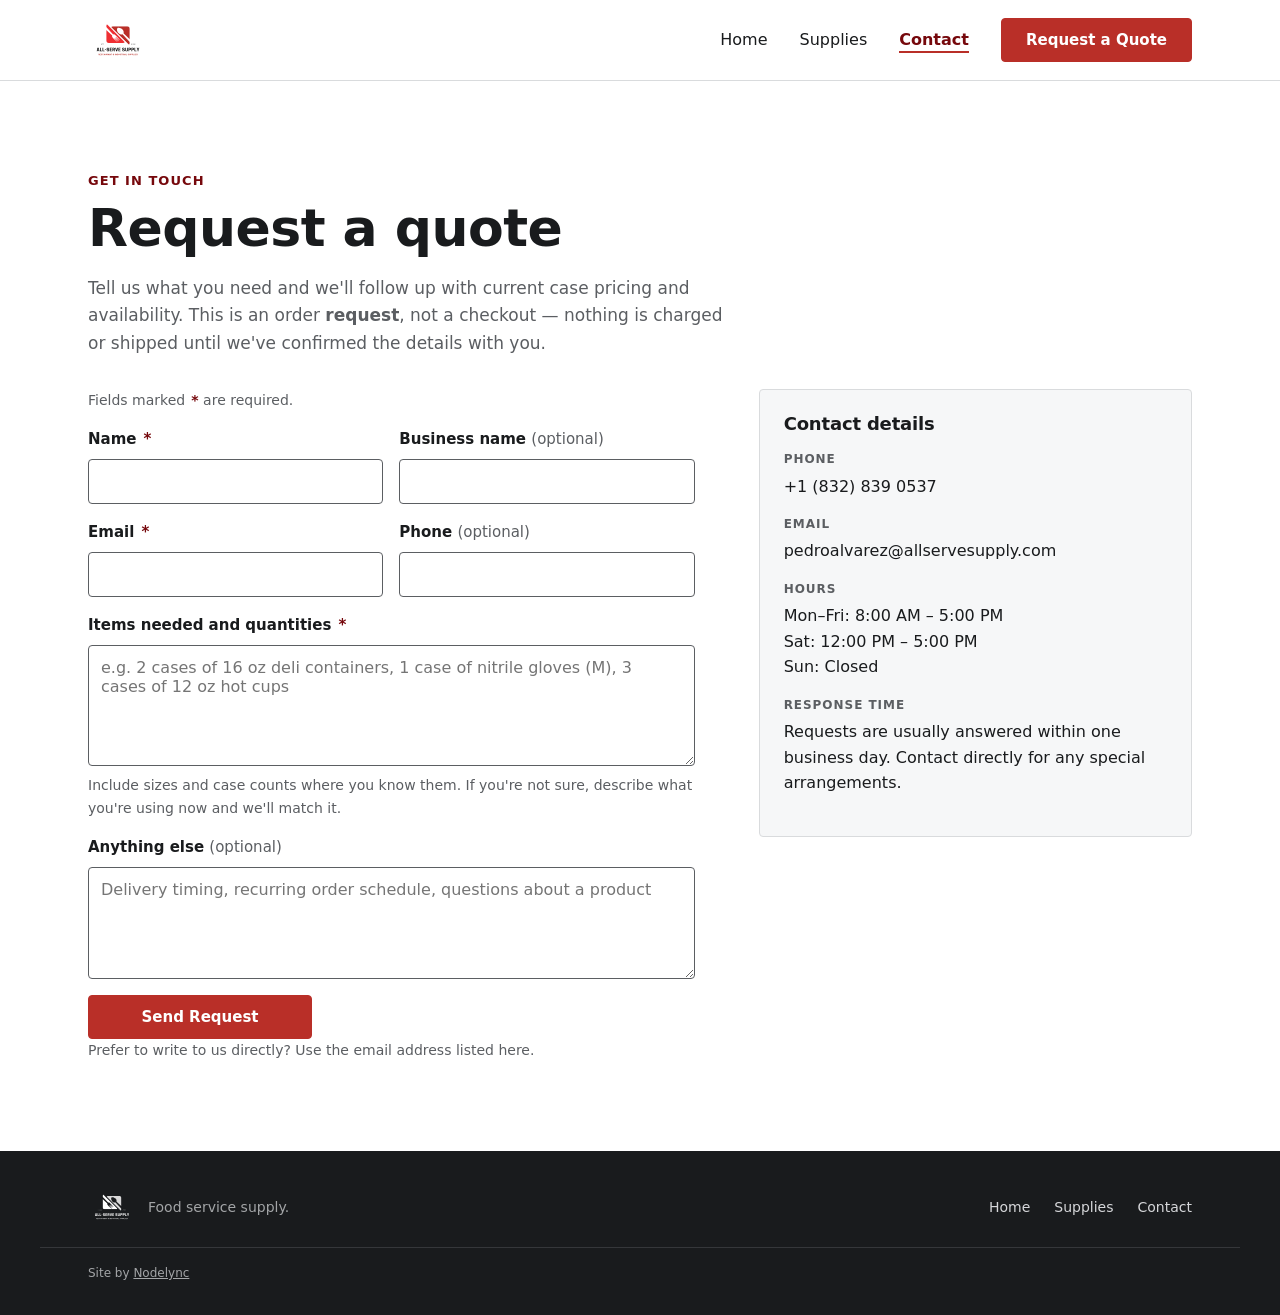
==== commit d4e3ec4f: "Wire real order-request email into contact form Client's real email (pedroalvarez@allservesupply.com" ====
--- a/contact.html
+++ b/contact.html
@@ -47,9 +47,9 @@
           <!-- Phase 1 has no backend (static hosting). On submit, main.js
                validates the fields and hands the details to the visitor's
                email client via a mailto: link addressed to data-order-email
-               below. See PLACEHOLDER-DATA.md — the address is a placeholder,
-               and moving to a real form endpoint is a launch task. -->
-          <form class="form-grid" id="order-request-form" data-order-email="orders@example.com" novalidate>
+               below. See PLACEHOLDER-DATA.md — moving to a real form
+               endpoint is a launch task. -->
+          <form class="form-grid" id="order-request-form" data-order-email="pedroalvarez@allservesupply.com" novalidate>
 
             <p class="field-hint">Fields marked <span class="required-mark" aria-hidden="true">*</span> are required.</p>
 
@@ -103,9 +103,8 @@
 
         <aside class="contact-panel">
           <h2>Contact details</h2>
-          <!-- TODO (client): supply real email before launch.
-               Per project rules, no physical or supply address is published
-               anywhere on this site. See PLACEHOLDER-DATA.md. -->
+          <!-- Per project rules, no physical or supply address is published
+               anywhere on this site. -->
           <dl class="contact-list">
             <div>
               <dt>Phone</dt>
@@ -113,7 +112,7 @@
             </div>
             <div>
               <dt>Email</dt>
-              <dd class="pending">Email address to be added</dd>
+              <dd>pedroalvarez@allservesupply.com</dd>
             </div>
             <div>
               <dt>Hours</dt>
--- a/css/styles.css
+++ b/css/styles.css
@@ -655,10 +655,16 @@
 
 .catalog-item .item-media {
   /* Placeholder standing in for images/catalog/[item].jpg — see
-     PLACEHOLDER-DATA.md. Sized so real photos drop in without reflow. */
+     PLACEHOLDER-DATA.md. Sized so real photos drop in without reflow.
+     width/height/object-fit/object-position are no-ops on the empty
+     placeholder divs and only take effect once an item swaps to a real
+     <img class="item-media">. object-position: top is the shared default
+     for every catalog photo (product-on-a-table shots read best anchored
+     high, not centered) — not a per-item override. */
   display: flex;
   align-items: center;
   justify-content: center;
+  width: 100%;
   aspect-ratio: 1 / 1;
   margin-bottom: var(--space-4);
   background: var(--color-surface);
@@ -671,6 +677,8 @@
   background-size: 16px 16px;
   border: 1px solid var(--color-divider);
   border-radius: var(--radius);
+  object-fit: cover;
+  object-position: top;
 }
 
 .catalog-item .item-name {
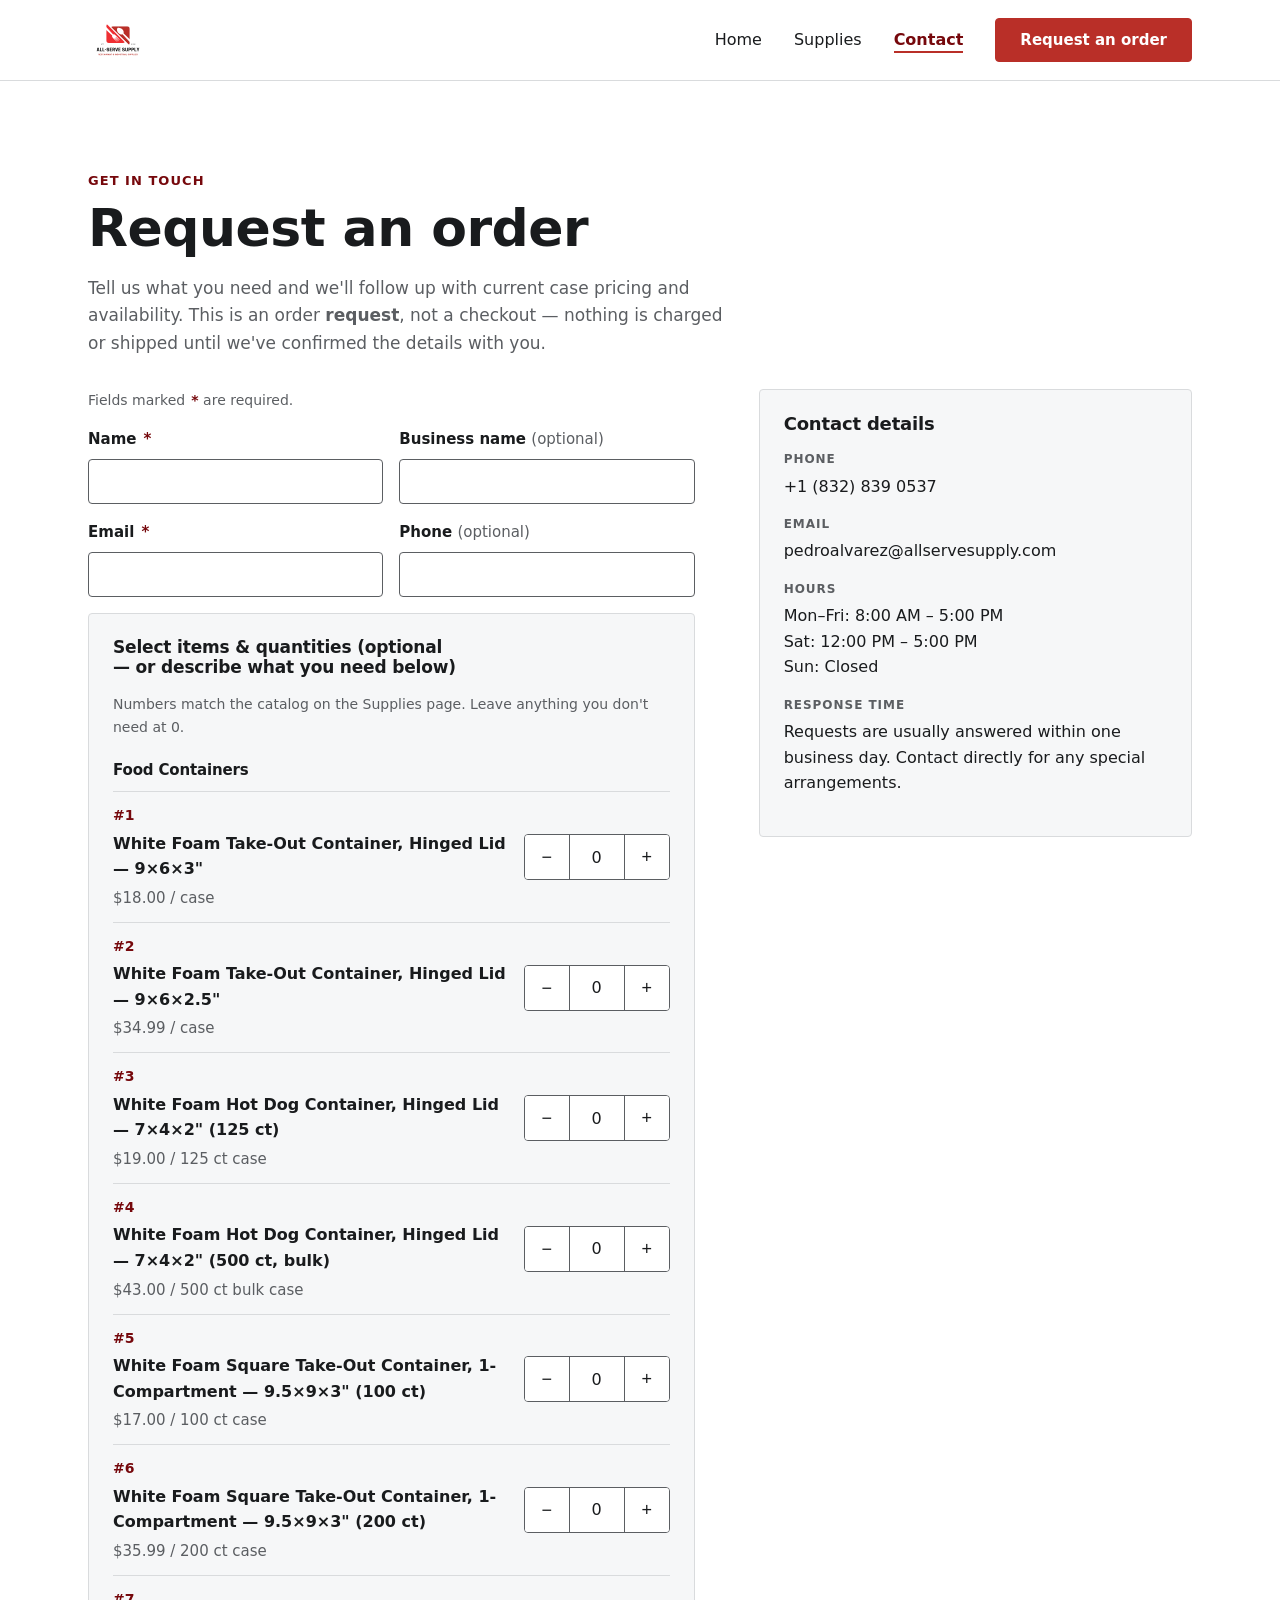
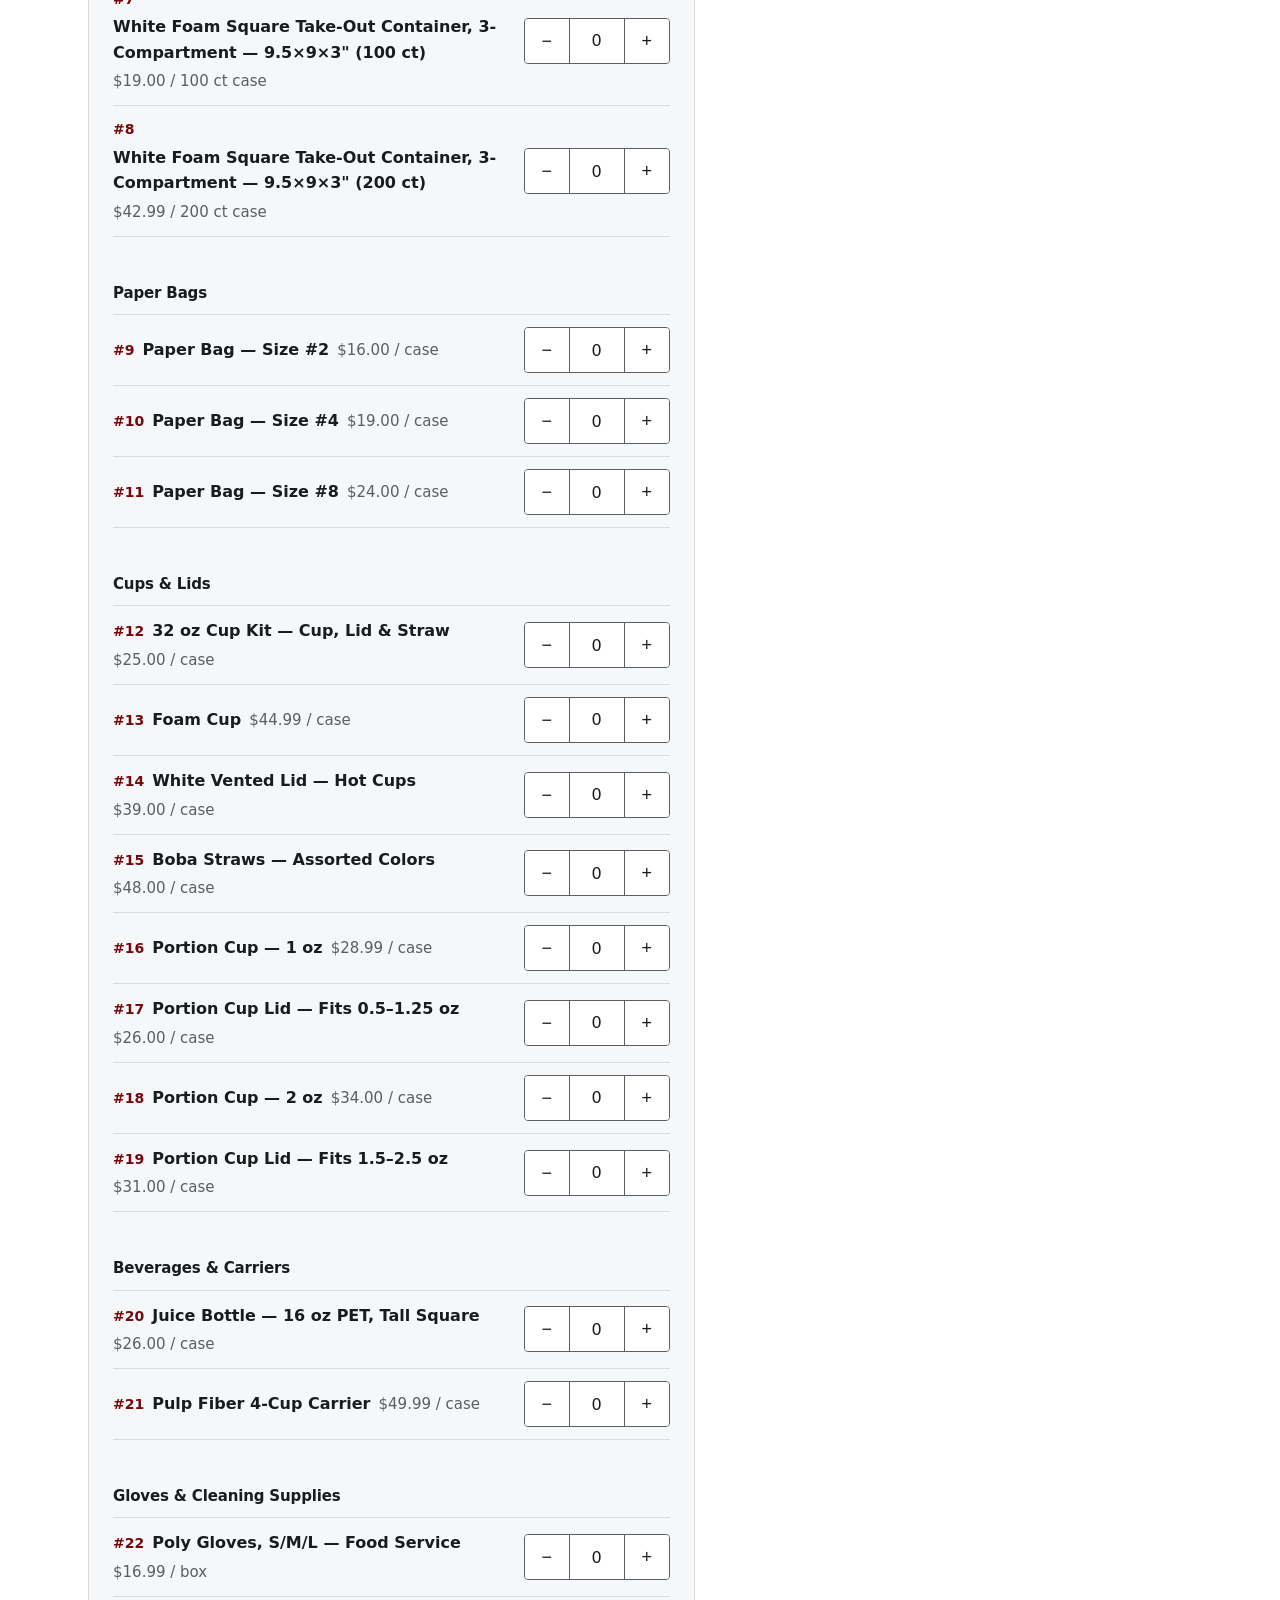
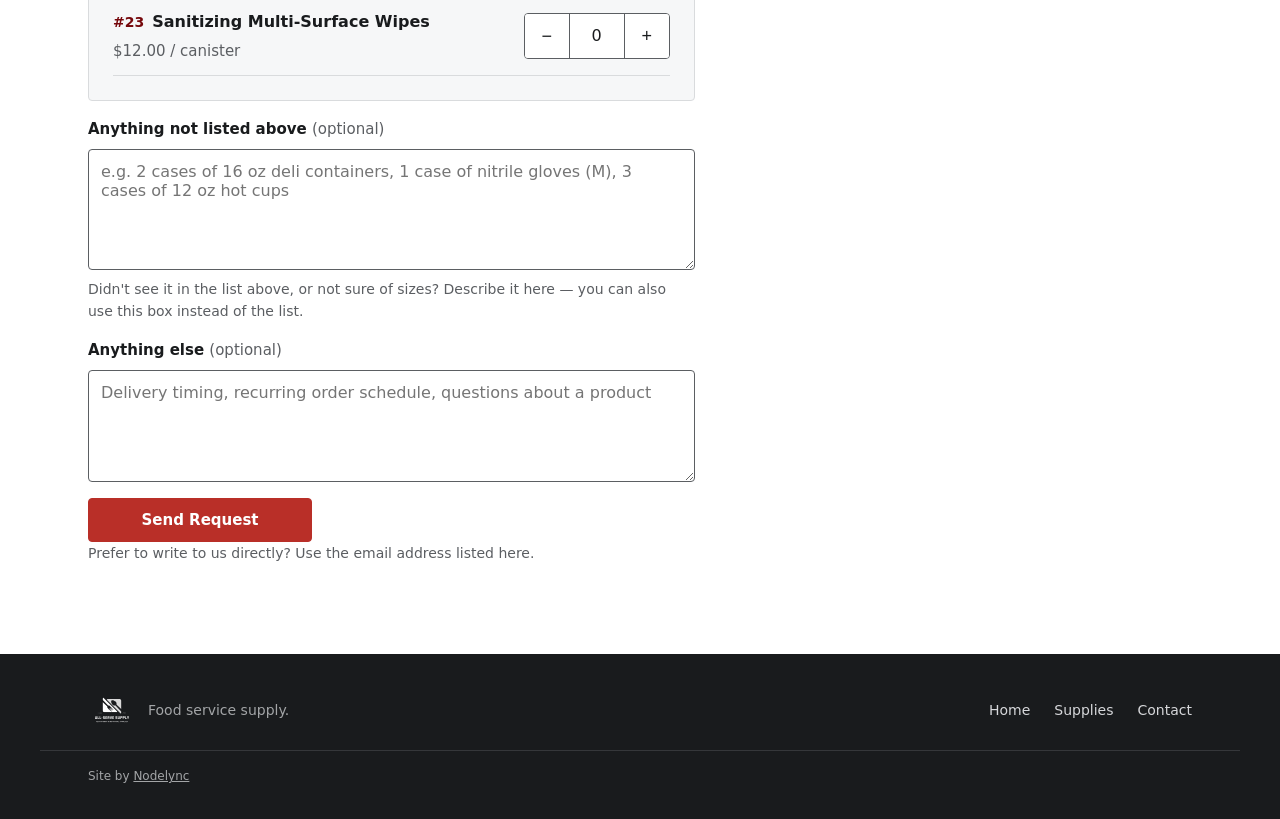
==== commit 0077d2de: "Add catalog item numbering and structured order-request selector Every priced catalog option on supp" ====
--- a/contact.html
+++ b/contact.html
@@ -25,7 +25,7 @@
         <li><a href="index.html">Home</a></li>
         <li><a href="supplies.html">Supplies</a></li>
         <li><a href="contact.html" aria-current="page">Contact</a></li>
-        <li><a class="btn btn-primary" href="contact.html">Request a Quote</a></li>
+        <li><a class="btn btn-primary" href="contact.html">Request an order</a></li>
       </ul>
     </nav>
   </div>
@@ -37,7 +37,7 @@
     <div class="container">
       <div class="section-head">
         <span class="eyebrow">Get in Touch</span>
-        <h1>Request a quote</h1>
+        <h1>Request an order</h1>
         <p class="lede">Tell us what you need and we'll follow up with current case pricing and availability. This is an order <strong>request</strong>, not a checkout — nothing is charged or shipped until we've confirmed the details with you.</p>
       </div>
 
@@ -75,10 +75,341 @@
               </div>
             </div>
 
+            <!-- Structured item selection. Hardcoded to match supplies.html —
+                 same #1-#23 numbering, names and prices, in the same order —
+                 no fetch(), no shared data source. See the numbering note
+                 above the catalog section in supplies.html and the matching
+                 entry in PLACEHOLDER-DATA.md before editing either page. -->
+            <div class="order-items">
+              <h2>Select items &amp; quantities <span class="optional">(optional — or describe what you need below)</span></h2>
+              <p class="field-hint">Numbers match the catalog on the Supplies page. Leave anything you don't need at 0.</p>
+
+              <div class="order-category">
+                <h3>Food Containers</h3>
+
+                <div class="order-item">
+                  <div class="order-item-info">
+                    <span class="order-item-number">#1</span>
+                    <span class="order-item-name">White Foam Take-Out Container, Hinged Lid — 9×6×3"</span>
+                    <span class="order-item-price">$18.00 / case</span>
+                  </div>
+                  <div class="qty-stepper">
+                    <button type="button" class="qty-btn" data-step="-1" aria-label="Decrease quantity, item 1">−</button>
+                    <input type="number" class="qty-input" name="qty-1" min="0" step="1" value="0" aria-label="Quantity, item 1">
+                    <button type="button" class="qty-btn" data-step="1" aria-label="Increase quantity, item 1">+</button>
+                  </div>
+                </div>
+
+                <div class="order-item">
+                  <div class="order-item-info">
+                    <span class="order-item-number">#2</span>
+                    <span class="order-item-name">White Foam Take-Out Container, Hinged Lid — 9×6×2.5"</span>
+                    <span class="order-item-price">$34.99 / case</span>
+                  </div>
+                  <div class="qty-stepper">
+                    <button type="button" class="qty-btn" data-step="-1" aria-label="Decrease quantity, item 2">−</button>
+                    <input type="number" class="qty-input" name="qty-2" min="0" step="1" value="0" aria-label="Quantity, item 2">
+                    <button type="button" class="qty-btn" data-step="1" aria-label="Increase quantity, item 2">+</button>
+                  </div>
+                </div>
+
+                <div class="order-item">
+                  <div class="order-item-info">
+                    <span class="order-item-number">#3</span>
+                    <span class="order-item-name">White Foam Hot Dog Container, Hinged Lid — 7×4×2" (125 ct)</span>
+                    <span class="order-item-price">$19.00 / 125 ct case</span>
+                  </div>
+                  <div class="qty-stepper">
+                    <button type="button" class="qty-btn" data-step="-1" aria-label="Decrease quantity, item 3">−</button>
+                    <input type="number" class="qty-input" name="qty-3" min="0" step="1" value="0" aria-label="Quantity, item 3">
+                    <button type="button" class="qty-btn" data-step="1" aria-label="Increase quantity, item 3">+</button>
+                  </div>
+                </div>
+
+                <div class="order-item">
+                  <div class="order-item-info">
+                    <span class="order-item-number">#4</span>
+                    <span class="order-item-name">White Foam Hot Dog Container, Hinged Lid — 7×4×2" (500 ct, bulk)</span>
+                    <span class="order-item-price">$43.00 / 500 ct bulk case</span>
+                  </div>
+                  <div class="qty-stepper">
+                    <button type="button" class="qty-btn" data-step="-1" aria-label="Decrease quantity, item 4">−</button>
+                    <input type="number" class="qty-input" name="qty-4" min="0" step="1" value="0" aria-label="Quantity, item 4">
+                    <button type="button" class="qty-btn" data-step="1" aria-label="Increase quantity, item 4">+</button>
+                  </div>
+                </div>
+
+                <div class="order-item">
+                  <div class="order-item-info">
+                    <span class="order-item-number">#5</span>
+                    <span class="order-item-name">White Foam Square Take-Out Container, 1-Compartment — 9.5×9×3" (100 ct)</span>
+                    <span class="order-item-price">$17.00 / 100 ct case</span>
+                  </div>
+                  <div class="qty-stepper">
+                    <button type="button" class="qty-btn" data-step="-1" aria-label="Decrease quantity, item 5">−</button>
+                    <input type="number" class="qty-input" name="qty-5" min="0" step="1" value="0" aria-label="Quantity, item 5">
+                    <button type="button" class="qty-btn" data-step="1" aria-label="Increase quantity, item 5">+</button>
+                  </div>
+                </div>
+
+                <div class="order-item">
+                  <div class="order-item-info">
+                    <span class="order-item-number">#6</span>
+                    <span class="order-item-name">White Foam Square Take-Out Container, 1-Compartment — 9.5×9×3" (200 ct)</span>
+                    <span class="order-item-price">$35.99 / 200 ct case</span>
+                  </div>
+                  <div class="qty-stepper">
+                    <button type="button" class="qty-btn" data-step="-1" aria-label="Decrease quantity, item 6">−</button>
+                    <input type="number" class="qty-input" name="qty-6" min="0" step="1" value="0" aria-label="Quantity, item 6">
+                    <button type="button" class="qty-btn" data-step="1" aria-label="Increase quantity, item 6">+</button>
+                  </div>
+                </div>
+
+                <div class="order-item">
+                  <div class="order-item-info">
+                    <span class="order-item-number">#7</span>
+                    <span class="order-item-name">White Foam Square Take-Out Container, 3-Compartment — 9.5×9×3" (100 ct)</span>
+                    <span class="order-item-price">$19.00 / 100 ct case</span>
+                  </div>
+                  <div class="qty-stepper">
+                    <button type="button" class="qty-btn" data-step="-1" aria-label="Decrease quantity, item 7">−</button>
+                    <input type="number" class="qty-input" name="qty-7" min="0" step="1" value="0" aria-label="Quantity, item 7">
+                    <button type="button" class="qty-btn" data-step="1" aria-label="Increase quantity, item 7">+</button>
+                  </div>
+                </div>
+
+                <div class="order-item">
+                  <div class="order-item-info">
+                    <span class="order-item-number">#8</span>
+                    <span class="order-item-name">White Foam Square Take-Out Container, 3-Compartment — 9.5×9×3" (200 ct)</span>
+                    <span class="order-item-price">$42.99 / 200 ct case</span>
+                  </div>
+                  <div class="qty-stepper">
+                    <button type="button" class="qty-btn" data-step="-1" aria-label="Decrease quantity, item 8">−</button>
+                    <input type="number" class="qty-input" name="qty-8" min="0" step="1" value="0" aria-label="Quantity, item 8">
+                    <button type="button" class="qty-btn" data-step="1" aria-label="Increase quantity, item 8">+</button>
+                  </div>
+                </div>
+              </div>
+
+              <div class="order-category">
+                <h3>Paper Bags</h3>
+
+                <div class="order-item">
+                  <div class="order-item-info">
+                    <span class="order-item-number">#9</span>
+                    <span class="order-item-name">Paper Bag — Size #2</span>
+                    <span class="order-item-price">$16.00 / case</span>
+                  </div>
+                  <div class="qty-stepper">
+                    <button type="button" class="qty-btn" data-step="-1" aria-label="Decrease quantity, item 9">−</button>
+                    <input type="number" class="qty-input" name="qty-9" min="0" step="1" value="0" aria-label="Quantity, item 9">
+                    <button type="button" class="qty-btn" data-step="1" aria-label="Increase quantity, item 9">+</button>
+                  </div>
+                </div>
+
+                <div class="order-item">
+                  <div class="order-item-info">
+                    <span class="order-item-number">#10</span>
+                    <span class="order-item-name">Paper Bag — Size #4</span>
+                    <span class="order-item-price">$19.00 / case</span>
+                  </div>
+                  <div class="qty-stepper">
+                    <button type="button" class="qty-btn" data-step="-1" aria-label="Decrease quantity, item 10">−</button>
+                    <input type="number" class="qty-input" name="qty-10" min="0" step="1" value="0" aria-label="Quantity, item 10">
+                    <button type="button" class="qty-btn" data-step="1" aria-label="Increase quantity, item 10">+</button>
+                  </div>
+                </div>
+
+                <div class="order-item">
+                  <div class="order-item-info">
+                    <span class="order-item-number">#11</span>
+                    <span class="order-item-name">Paper Bag — Size #8</span>
+                    <span class="order-item-price">$24.00 / case</span>
+                  </div>
+                  <div class="qty-stepper">
+                    <button type="button" class="qty-btn" data-step="-1" aria-label="Decrease quantity, item 11">−</button>
+                    <input type="number" class="qty-input" name="qty-11" min="0" step="1" value="0" aria-label="Quantity, item 11">
+                    <button type="button" class="qty-btn" data-step="1" aria-label="Increase quantity, item 11">+</button>
+                  </div>
+                </div>
+              </div>
+
+              <div class="order-category">
+                <h3>Cups &amp; Lids</h3>
+
+                <div class="order-item">
+                  <div class="order-item-info">
+                    <span class="order-item-number">#12</span>
+                    <span class="order-item-name">32 oz Cup Kit — Cup, Lid &amp; Straw</span>
+                    <span class="order-item-price">$25.00 / case</span>
+                  </div>
+                  <div class="qty-stepper">
+                    <button type="button" class="qty-btn" data-step="-1" aria-label="Decrease quantity, item 12">−</button>
+                    <input type="number" class="qty-input" name="qty-12" min="0" step="1" value="0" aria-label="Quantity, item 12">
+                    <button type="button" class="qty-btn" data-step="1" aria-label="Increase quantity, item 12">+</button>
+                  </div>
+                </div>
+
+                <div class="order-item">
+                  <div class="order-item-info">
+                    <span class="order-item-number">#13</span>
+                    <span class="order-item-name">Foam Cup</span>
+                    <span class="order-item-price">$44.99 / case</span>
+                  </div>
+                  <div class="qty-stepper">
+                    <button type="button" class="qty-btn" data-step="-1" aria-label="Decrease quantity, item 13">−</button>
+                    <input type="number" class="qty-input" name="qty-13" min="0" step="1" value="0" aria-label="Quantity, item 13">
+                    <button type="button" class="qty-btn" data-step="1" aria-label="Increase quantity, item 13">+</button>
+                  </div>
+                </div>
+
+                <div class="order-item">
+                  <div class="order-item-info">
+                    <span class="order-item-number">#14</span>
+                    <span class="order-item-name">White Vented Lid — Hot Cups</span>
+                    <span class="order-item-price">$39.00 / case</span>
+                  </div>
+                  <div class="qty-stepper">
+                    <button type="button" class="qty-btn" data-step="-1" aria-label="Decrease quantity, item 14">−</button>
+                    <input type="number" class="qty-input" name="qty-14" min="0" step="1" value="0" aria-label="Quantity, item 14">
+                    <button type="button" class="qty-btn" data-step="1" aria-label="Increase quantity, item 14">+</button>
+                  </div>
+                </div>
+
+                <div class="order-item">
+                  <div class="order-item-info">
+                    <span class="order-item-number">#15</span>
+                    <span class="order-item-name">Boba Straws — Assorted Colors</span>
+                    <span class="order-item-price">$48.00 / case</span>
+                  </div>
+                  <div class="qty-stepper">
+                    <button type="button" class="qty-btn" data-step="-1" aria-label="Decrease quantity, item 15">−</button>
+                    <input type="number" class="qty-input" name="qty-15" min="0" step="1" value="0" aria-label="Quantity, item 15">
+                    <button type="button" class="qty-btn" data-step="1" aria-label="Increase quantity, item 15">+</button>
+                  </div>
+                </div>
+
+                <div class="order-item">
+                  <div class="order-item-info">
+                    <span class="order-item-number">#16</span>
+                    <span class="order-item-name">Portion Cup — 1 oz</span>
+                    <span class="order-item-price">$28.99 / case</span>
+                  </div>
+                  <div class="qty-stepper">
+                    <button type="button" class="qty-btn" data-step="-1" aria-label="Decrease quantity, item 16">−</button>
+                    <input type="number" class="qty-input" name="qty-16" min="0" step="1" value="0" aria-label="Quantity, item 16">
+                    <button type="button" class="qty-btn" data-step="1" aria-label="Increase quantity, item 16">+</button>
+                  </div>
+                </div>
+
+                <div class="order-item">
+                  <div class="order-item-info">
+                    <span class="order-item-number">#17</span>
+                    <span class="order-item-name">Portion Cup Lid — Fits 0.5–1.25 oz</span>
+                    <span class="order-item-price">$26.00 / case</span>
+                  </div>
+                  <div class="qty-stepper">
+                    <button type="button" class="qty-btn" data-step="-1" aria-label="Decrease quantity, item 17">−</button>
+                    <input type="number" class="qty-input" name="qty-17" min="0" step="1" value="0" aria-label="Quantity, item 17">
+                    <button type="button" class="qty-btn" data-step="1" aria-label="Increase quantity, item 17">+</button>
+                  </div>
+                </div>
+
+                <div class="order-item">
+                  <div class="order-item-info">
+                    <span class="order-item-number">#18</span>
+                    <span class="order-item-name">Portion Cup — 2 oz</span>
+                    <span class="order-item-price">$34.00 / case</span>
+                  </div>
+                  <div class="qty-stepper">
+                    <button type="button" class="qty-btn" data-step="-1" aria-label="Decrease quantity, item 18">−</button>
+                    <input type="number" class="qty-input" name="qty-18" min="0" step="1" value="0" aria-label="Quantity, item 18">
+                    <button type="button" class="qty-btn" data-step="1" aria-label="Increase quantity, item 18">+</button>
+                  </div>
+                </div>
+
+                <div class="order-item">
+                  <div class="order-item-info">
+                    <span class="order-item-number">#19</span>
+                    <span class="order-item-name">Portion Cup Lid — Fits 1.5–2.5 oz</span>
+                    <span class="order-item-price">$31.00 / case</span>
+                  </div>
+                  <div class="qty-stepper">
+                    <button type="button" class="qty-btn" data-step="-1" aria-label="Decrease quantity, item 19">−</button>
+                    <input type="number" class="qty-input" name="qty-19" min="0" step="1" value="0" aria-label="Quantity, item 19">
+                    <button type="button" class="qty-btn" data-step="1" aria-label="Increase quantity, item 19">+</button>
+                  </div>
+                </div>
+              </div>
+
+              <div class="order-category">
+                <h3>Beverages &amp; Carriers</h3>
+
+                <div class="order-item">
+                  <div class="order-item-info">
+                    <span class="order-item-number">#20</span>
+                    <span class="order-item-name">Juice Bottle — 16 oz PET, Tall Square</span>
+                    <span class="order-item-price">$26.00 / case</span>
+                  </div>
+                  <div class="qty-stepper">
+                    <button type="button" class="qty-btn" data-step="-1" aria-label="Decrease quantity, item 20">−</button>
+                    <input type="number" class="qty-input" name="qty-20" min="0" step="1" value="0" aria-label="Quantity, item 20">
+                    <button type="button" class="qty-btn" data-step="1" aria-label="Increase quantity, item 20">+</button>
+                  </div>
+                </div>
+
+                <div class="order-item">
+                  <div class="order-item-info">
+                    <span class="order-item-number">#21</span>
+                    <span class="order-item-name">Pulp Fiber 4-Cup Carrier</span>
+                    <span class="order-item-price">$49.99 / case</span>
+                  </div>
+                  <div class="qty-stepper">
+                    <button type="button" class="qty-btn" data-step="-1" aria-label="Decrease quantity, item 21">−</button>
+                    <input type="number" class="qty-input" name="qty-21" min="0" step="1" value="0" aria-label="Quantity, item 21">
+                    <button type="button" class="qty-btn" data-step="1" aria-label="Increase quantity, item 21">+</button>
+                  </div>
+                </div>
+              </div>
+
+              <div class="order-category">
+                <h3>Gloves &amp; Cleaning Supplies</h3>
+
+                <div class="order-item">
+                  <div class="order-item-info">
+                    <span class="order-item-number">#22</span>
+                    <span class="order-item-name">Poly Gloves, S/M/L — Food Service</span>
+                    <span class="order-item-price">$16.99 / box</span>
+                  </div>
+                  <div class="qty-stepper">
+                    <button type="button" class="qty-btn" data-step="-1" aria-label="Decrease quantity, item 22">−</button>
+                    <input type="number" class="qty-input" name="qty-22" min="0" step="1" value="0" aria-label="Quantity, item 22">
+                    <button type="button" class="qty-btn" data-step="1" aria-label="Increase quantity, item 22">+</button>
+                  </div>
+                </div>
+
+                <div class="order-item">
+                  <div class="order-item-info">
+                    <span class="order-item-number">#23</span>
+                    <span class="order-item-name">Sanitizing Multi-Surface Wipes</span>
+                    <span class="order-item-price">$12.00 / canister</span>
+                  </div>
+                  <div class="qty-stepper">
+                    <button type="button" class="qty-btn" data-step="-1" aria-label="Decrease quantity, item 23">−</button>
+                    <input type="number" class="qty-input" name="qty-23" min="0" step="1" value="0" aria-label="Quantity, item 23">
+                    <button type="button" class="qty-btn" data-step="1" aria-label="Increase quantity, item 23">+</button>
+                  </div>
+                </div>
+              </div>
+            </div>
+
+            <p class="form-error" id="order-items-error" role="alert" hidden>Select a quantity for at least one item above, or describe what you need in the box below.</p>
+
             <div class="form-field">
-              <label for="items">Items needed and quantities <span class="required-mark" aria-hidden="true">*</span></label>
-              <textarea class="input" id="items" name="items" rows="5" required placeholder="e.g. 2 cases of 16 oz deli containers, 1 case of nitrile gloves (M), 3 cases of 12 oz hot cups"></textarea>
-              <p class="field-hint">Include sizes and case counts where you know them. If you're not sure, describe what you're using now and we'll match it.</p>
+              <label for="items">Anything not listed above <span class="optional">(optional)</span></label>
+              <textarea class="input" id="items" name="items" rows="5" placeholder="e.g. 2 cases of 16 oz deli containers, 1 case of nitrile gloves (M), 3 cases of 12 oz hot cups"></textarea>
+              <p class="field-hint">Didn't see it in the list above, or not sure of sizes? Describe it here — you can also use this box instead of the list.</p>
             </div>
 
             <div class="form-field">
--- a/css/styles.css
+++ b/css/styles.css
@@ -694,6 +694,27 @@
   font-weight: 700;
 }
 
+/* Opt-in: stacks multiple price lines inside one .item-price for an item
+   sold in more than one pack size. Most items have a single, unwrapped
+   price and never use this. */
+.catalog-item .item-price-line {
+  display: block;
+}
+
+.catalog-item .item-price-line + .item-price-line {
+  margin-top: var(--space-1);
+}
+
+/* Display-only #1-#23 numbering, one per priced option — see the note
+   above the catalog section in supplies.html. Muted so the price itself
+   stays the visually dominant value. */
+.catalog-item .item-number {
+  margin-right: var(--space-1);
+  color: var(--color-accent-700);
+  font-size: 0.875rem;
+  font-weight: 600;
+}
+
 .catalog-item .item-unit {
   color: var(--color-text-muted);
   font-size: 0.875rem;
@@ -787,6 +808,134 @@
   font-size: 0.875rem;
 }
 
+/* Revealed by main.js when submit is blocked (no items picked, no free-text
+   fallback typed). Same reveal pattern as .form-success. */
+.form-error[hidden] {
+  display: none;
+}
+
+.form-error {
+  color: var(--color-accent-700);
+  font-size: 0.9375rem;
+  font-weight: 600;
+}
+
+/* --------------------------------------------------------------------------
+   9b. ORDER ITEMS (contact page quantity selector)
+   Hardcoded rows, one per priced catalog option — see the note above the
+   order-items block in contact.html. Mobile-first: info stacks above the
+   stepper; min-width: 40em puts them in one row.
+   -------------------------------------------------------------------------- */
+
+.order-items {
+  display: grid;
+  gap: var(--space-5);
+  padding: var(--space-5);
+  background: var(--color-surface);
+  border: 1px solid var(--color-divider);
+  border-radius: var(--radius);
+}
+
+.order-items > h2 {
+  font-size: 1.0625rem;
+}
+
+.order-items > .field-hint {
+  margin-top: calc(var(--space-2) * -1);
+}
+
+.order-category h3 {
+  margin-bottom: var(--space-3);
+  font-size: 0.9375rem;
+}
+
+.order-category + .order-category {
+  margin-top: var(--space-5);
+}
+
+.order-item {
+  display: flex;
+  flex-direction: column;
+  gap: var(--space-3);
+  padding: var(--space-3) 0;
+  border-bottom: 1px solid var(--color-divider);
+}
+
+.order-category .order-item:first-of-type {
+  border-top: 1px solid var(--color-divider);
+}
+
+.order-item-info {
+  display: flex;
+  flex-wrap: wrap;
+  align-items: baseline;
+  gap: var(--space-1) var(--space-2);
+}
+
+.order-item-number {
+  color: var(--color-accent-700);
+  font-size: 0.875rem;
+  font-weight: 600;
+}
+
+.order-item-name {
+  font-weight: 600;
+}
+
+.order-item-price {
+  color: var(--color-text-muted);
+  font-size: 0.9375rem;
+}
+
+.qty-stepper {
+  display: inline-flex;
+  align-items: stretch;
+  width: fit-content;
+  border: 1px solid var(--color-text-muted);
+  border-radius: var(--radius);
+  overflow: hidden;
+}
+
+.qty-btn {
+  min-width: 2.75rem;
+  min-height: 2.75rem;
+  background: var(--color-bg);
+  border: none;
+  color: var(--color-text);
+  font-size: 1.125rem;
+  line-height: 1;
+  cursor: pointer;
+}
+
+.qty-btn:hover {
+  background: var(--color-surface-2);
+}
+
+.qty-input {
+  width: 3.5rem;
+  min-height: 2.75rem;
+  padding: 0;
+  background: var(--color-bg);
+  border: none;
+  border-left: 1px solid var(--color-text-muted);
+  border-right: 1px solid var(--color-text-muted);
+  color: inherit;
+  font-family: inherit;
+  font-size: 1rem;
+  text-align: center;
+  /* Removes the native spinner so the custom +/- buttons are the only
+     visible controls; typing and arrow keys still work. */
+  -moz-appearance: textfield;
+  appearance: textfield;
+}
+
+.qty-input::-webkit-outer-spin-button,
+.qty-input::-webkit-inner-spin-button {
+  margin: 0;
+  -webkit-appearance: none;
+  appearance: none;
+}
+
 /* Revealed by main.js after a successful submit. */
 .form-success[hidden] {
   display: none;
@@ -993,6 +1142,17 @@
     grid-template-columns: repeat(2, 1fr);
   }
 
+  .order-item {
+    flex-direction: row;
+    align-items: center;
+    justify-content: space-between;
+    gap: var(--space-4);
+  }
+
+  .order-item-info {
+    flex: 1;
+  }
+
   .btn-block {
     width: auto;
     min-width: 14rem;
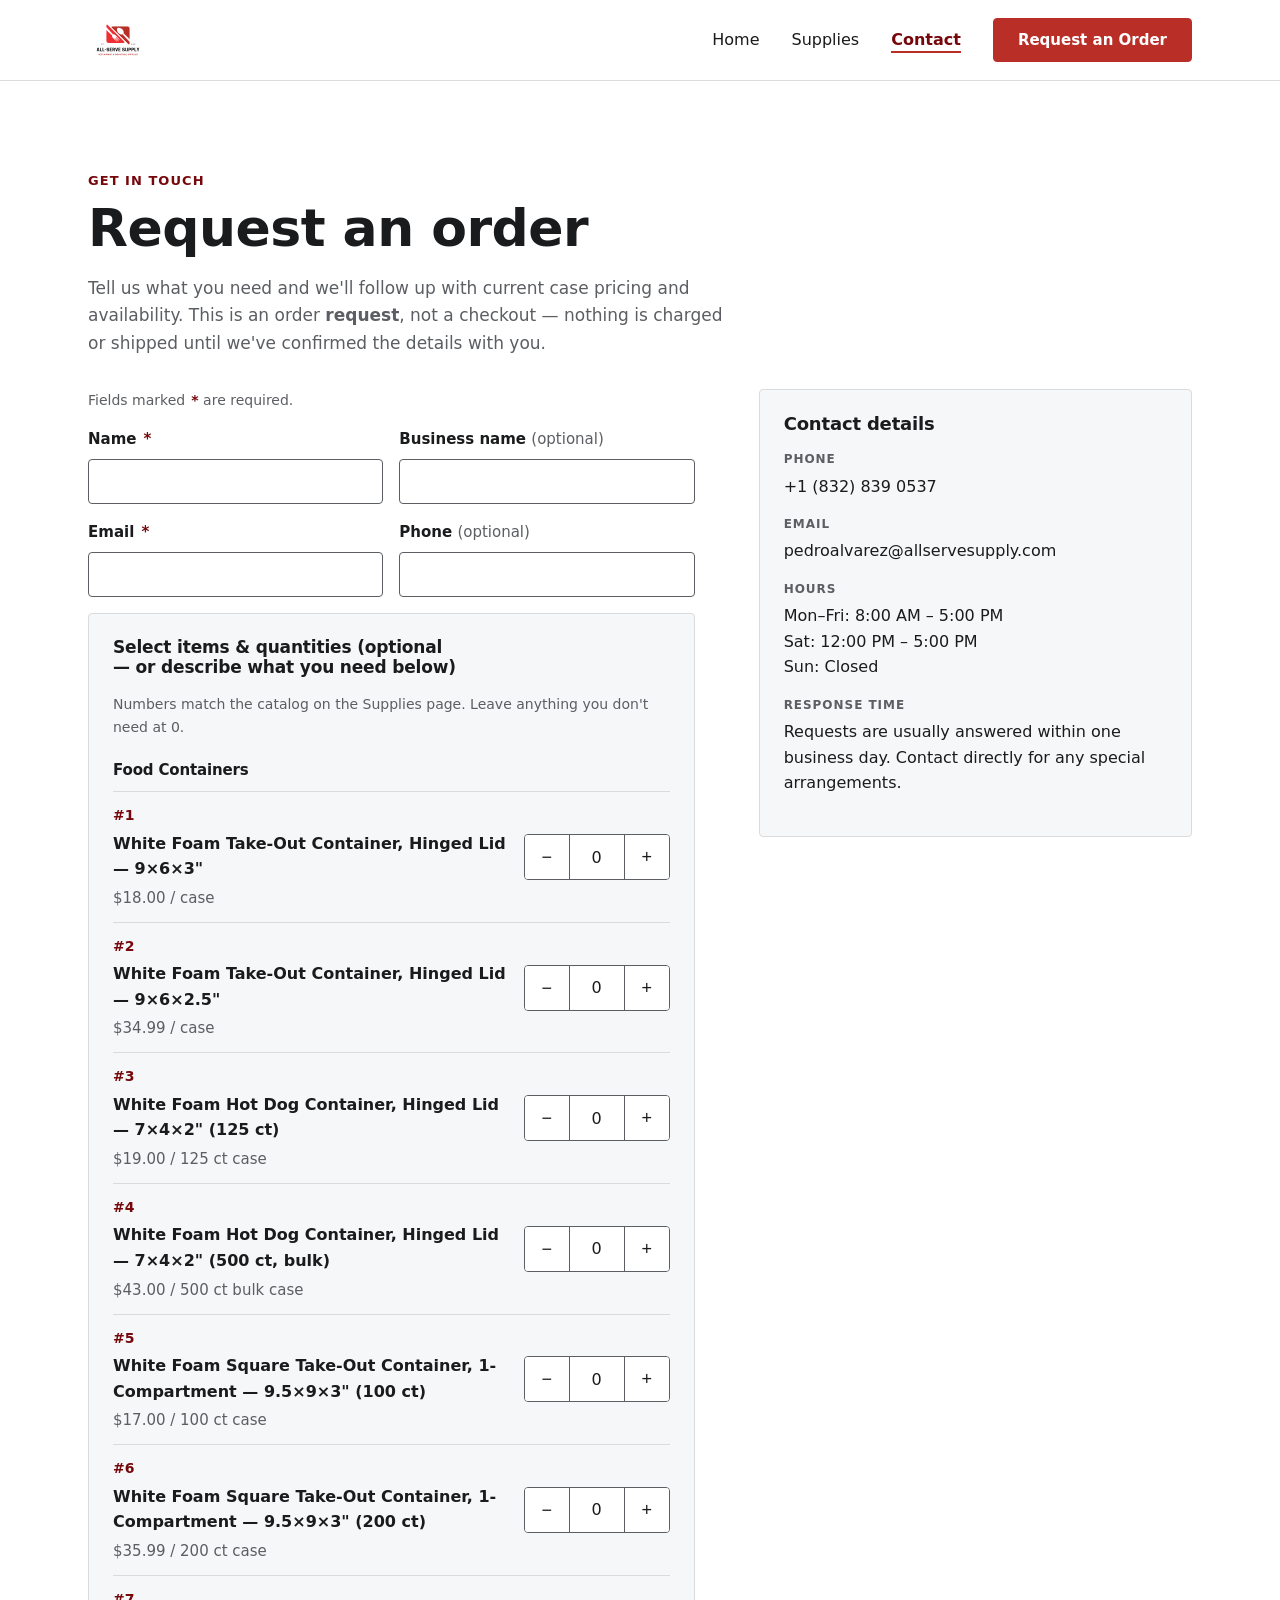
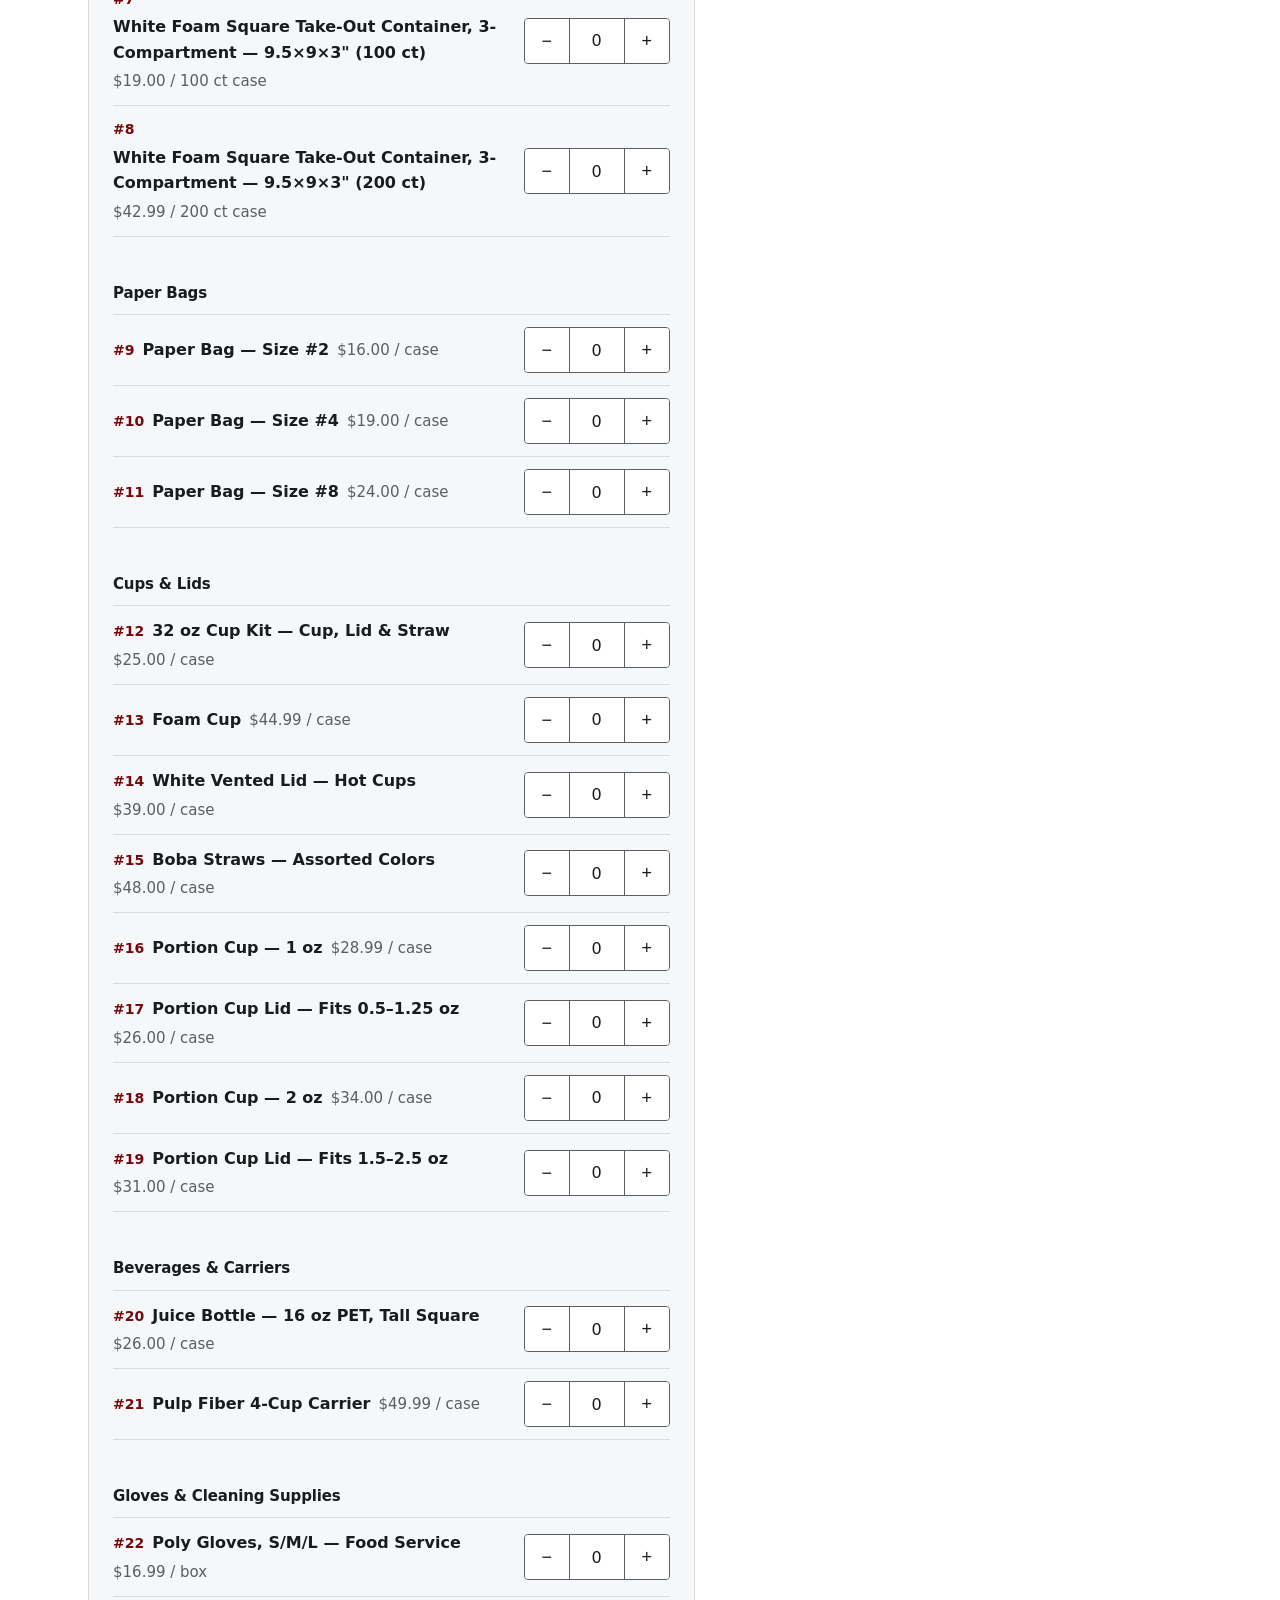
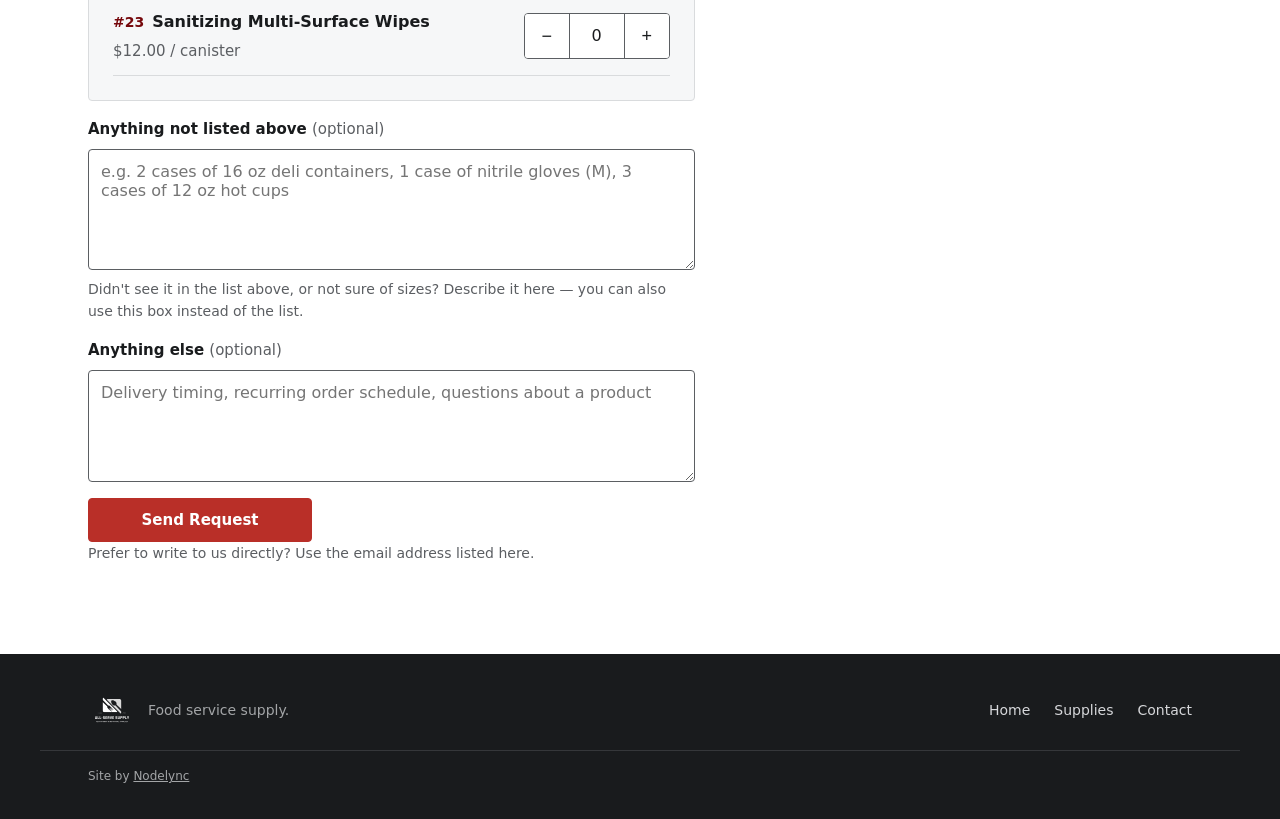
==== commit 53ab98c0: "Rename primary nav CTA to "Request an Order" Consistent across all three pages' nav bars." ====
--- a/contact.html
+++ b/contact.html
@@ -25,7 +25,7 @@
         <li><a href="index.html">Home</a></li>
         <li><a href="supplies.html">Supplies</a></li>
         <li><a href="contact.html" aria-current="page">Contact</a></li>
-        <li><a class="btn btn-primary" href="contact.html">Request an order</a></li>
+        <li><a class="btn btn-primary" href="contact.html">Request an Order</a></li>
       </ul>
     </nav>
   </div>
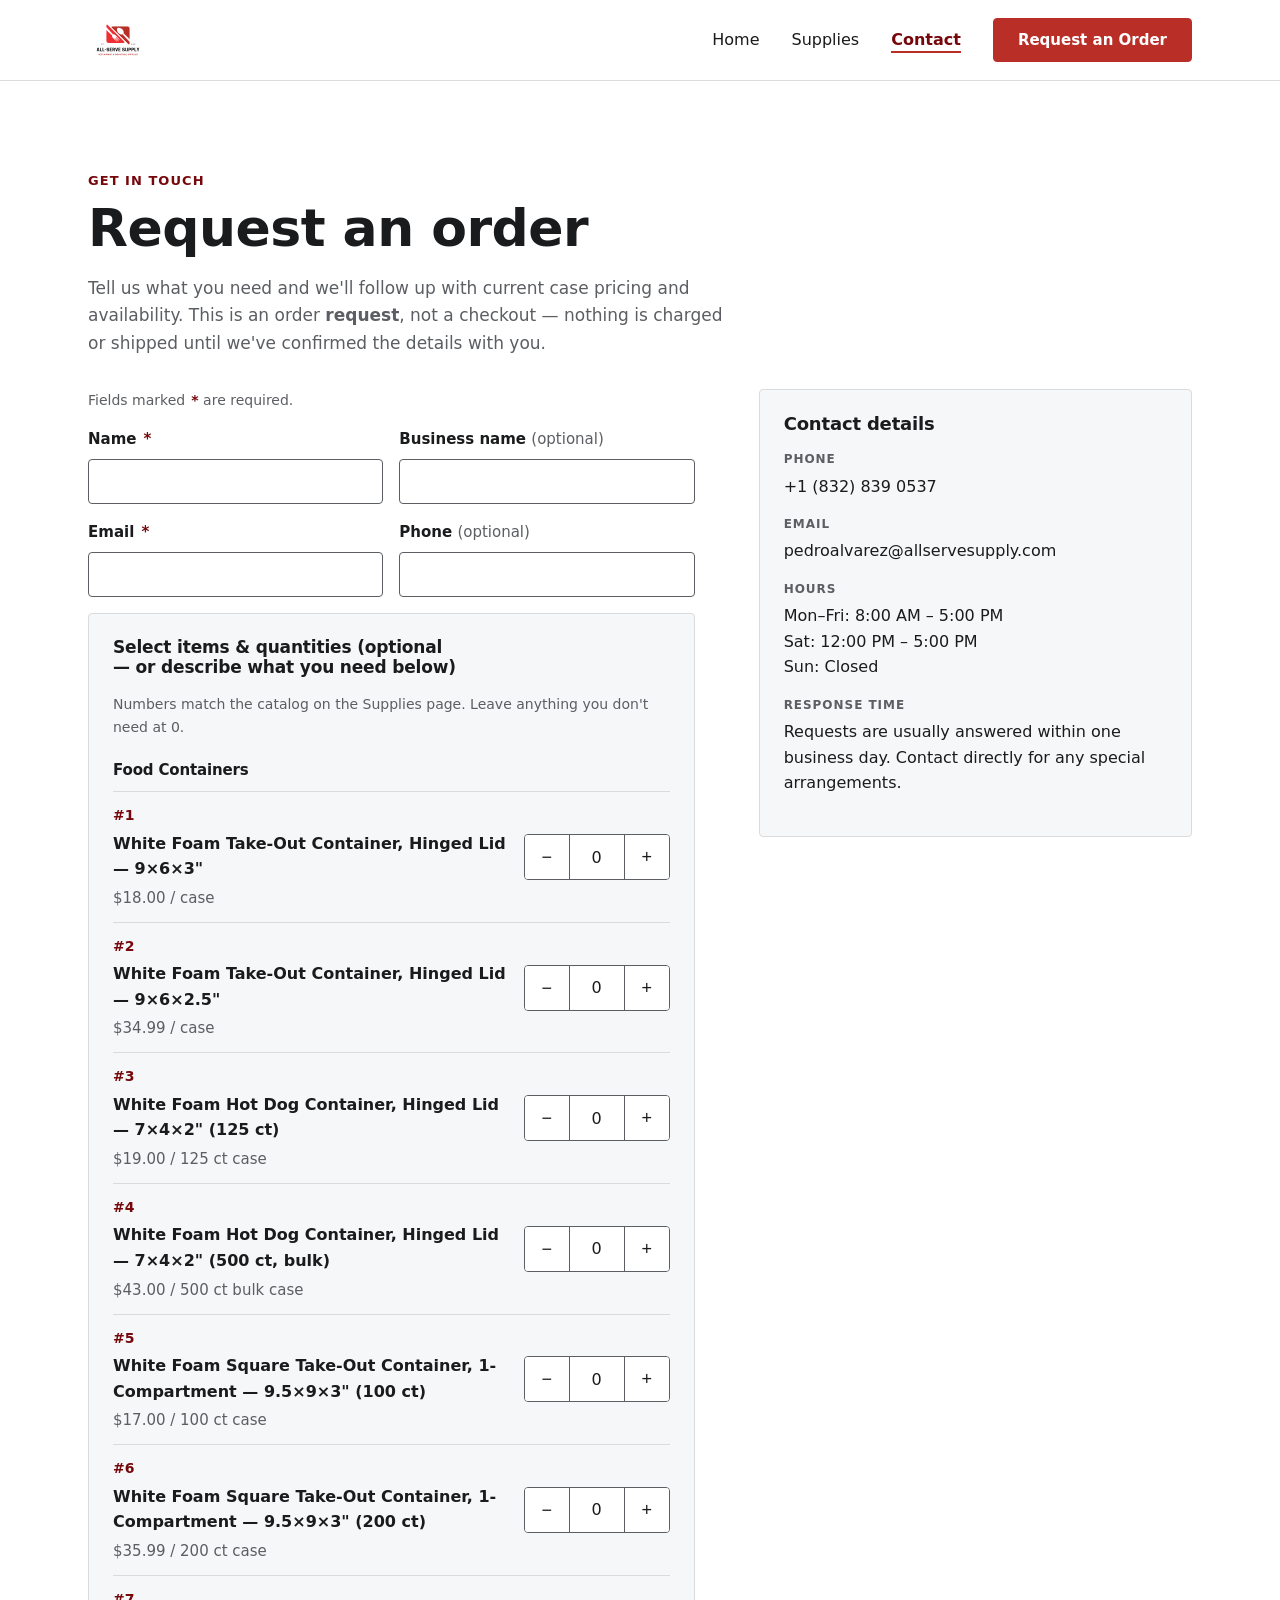
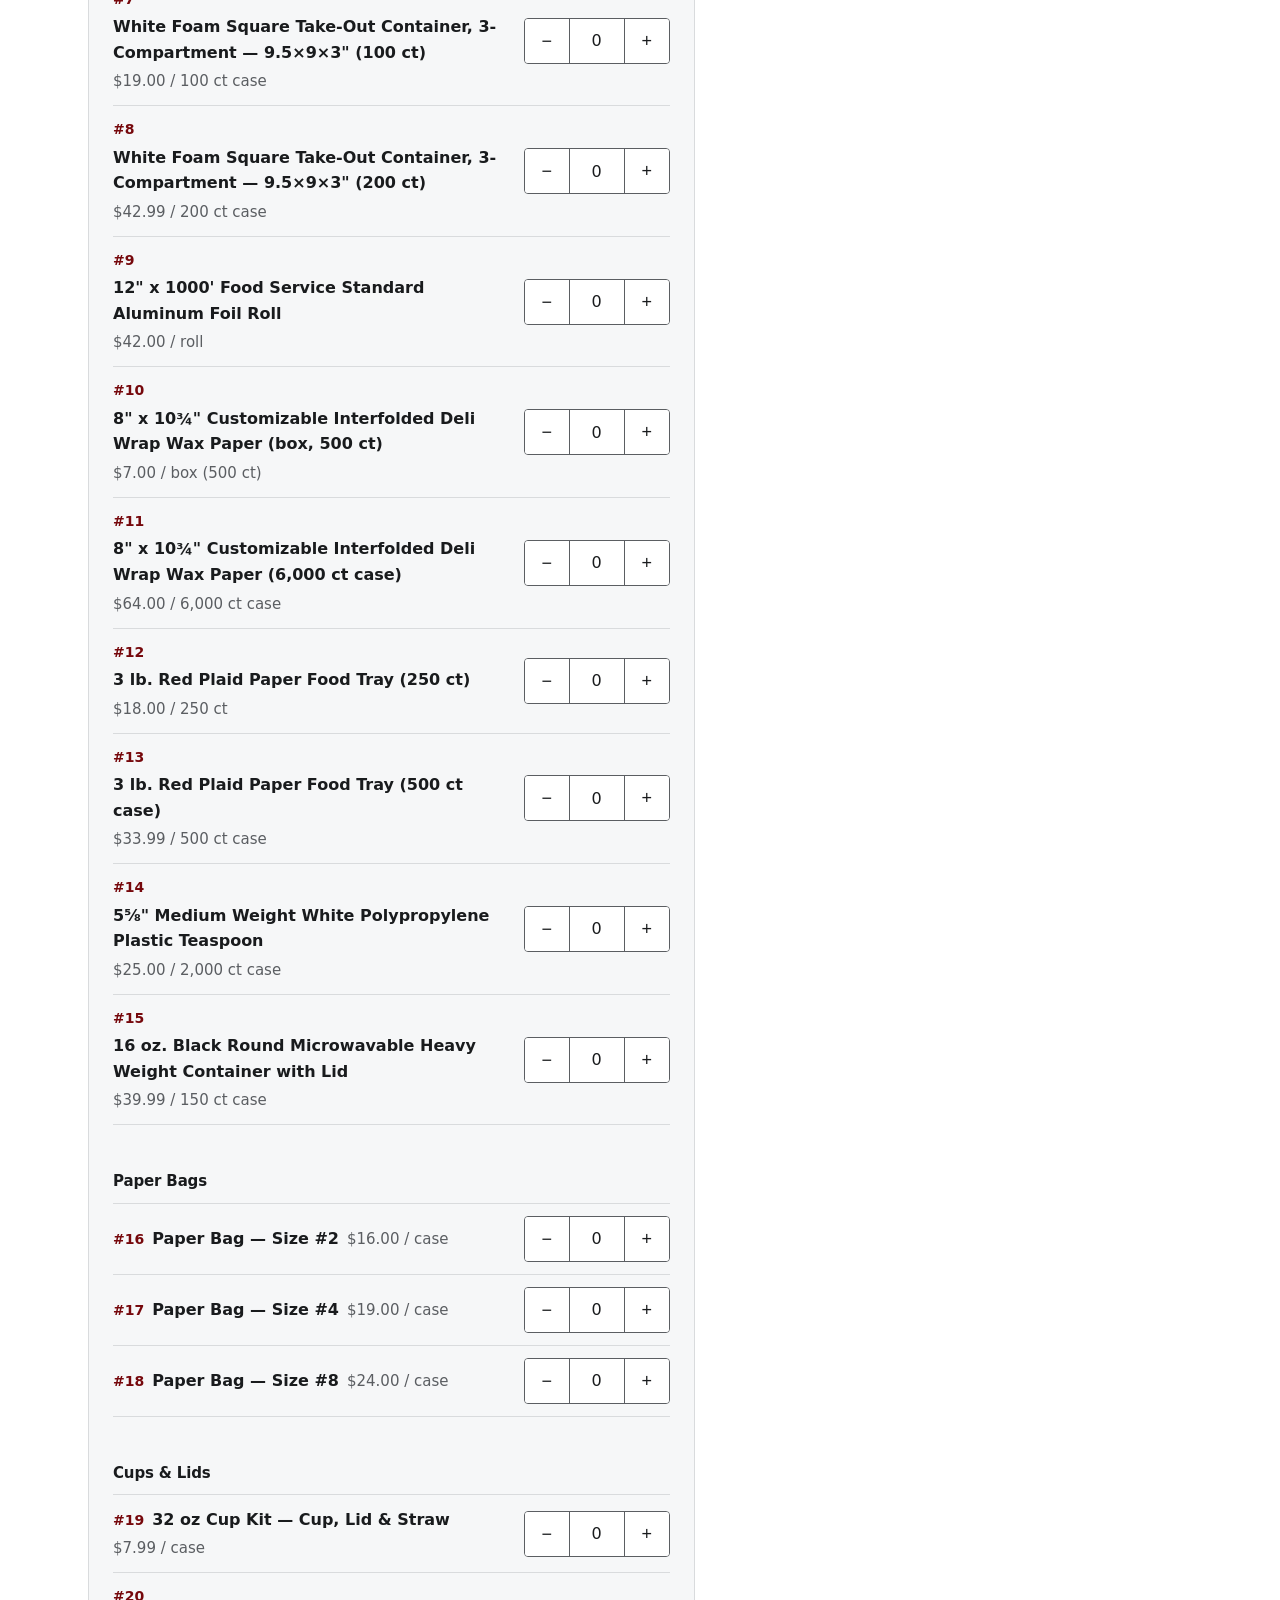
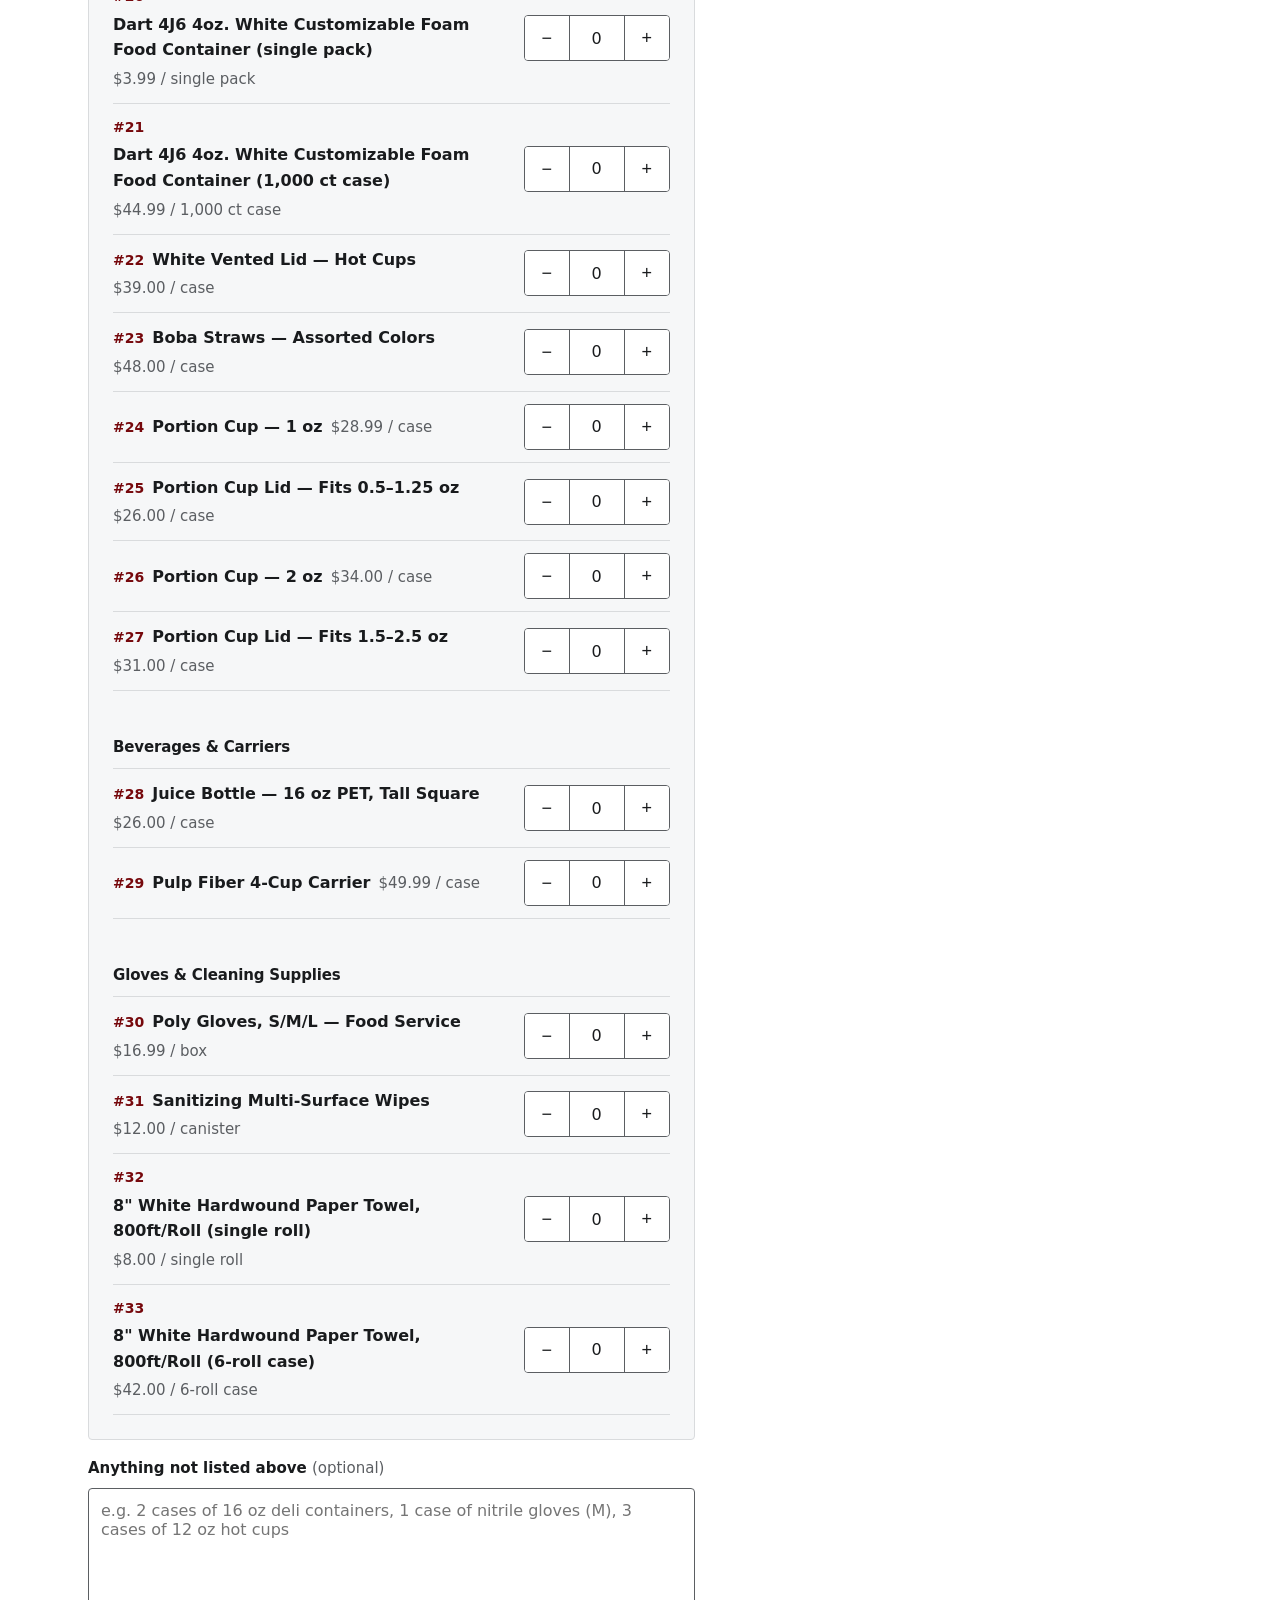
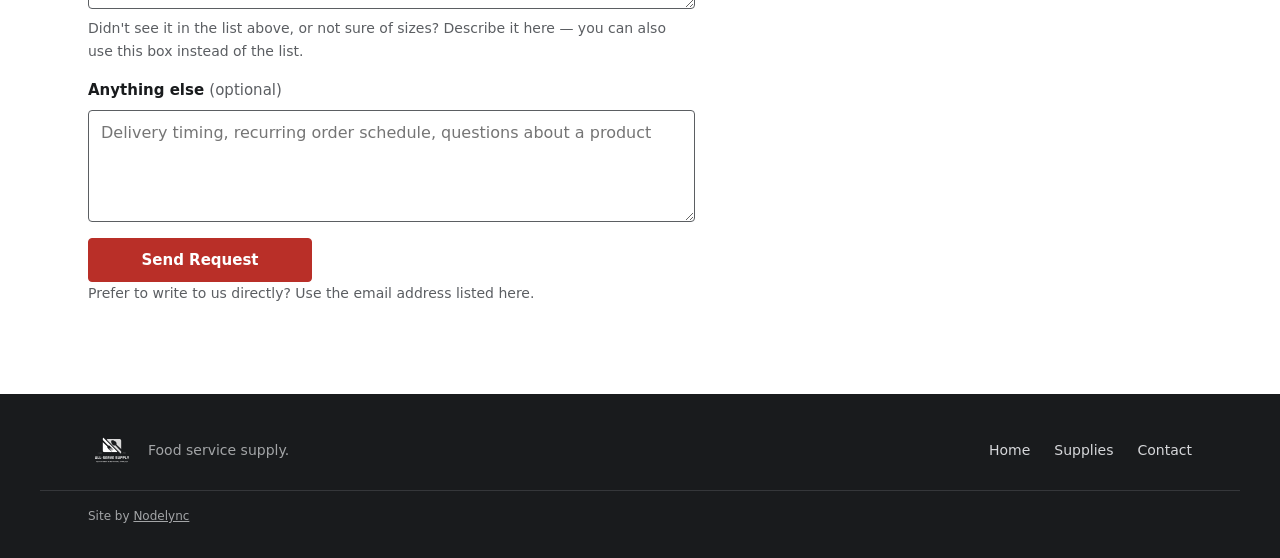
==== commit ed4a7e9a: "Add 6 catalog items, correct 2 items, renumber full catalog #1-#33 New items (real client photos, re" ====
--- a/contact.html
+++ b/contact.html
@@ -76,7 +76,7 @@
             </div>
 
             <!-- Structured item selection. Hardcoded to match supplies.html —
-                 same #1-#23 numbering, names and prices, in the same order —
+                 same #1-#33 numbering, names and prices, in the same order —
                  no fetch(), no shared data source. See the numbering note
                  above the catalog section in supplies.html and the matching
                  entry in PLACEHOLDER-DATA.md before editing either page. -->
@@ -190,16 +190,12 @@
                     <button type="button" class="qty-btn" data-step="1" aria-label="Increase quantity, item 8">+</button>
                   </div>
                 </div>
-              </div>
-
-              <div class="order-category">
-                <h3>Paper Bags</h3>
 
                 <div class="order-item">
                   <div class="order-item-info">
                     <span class="order-item-number">#9</span>
-                    <span class="order-item-name">Paper Bag — Size #2</span>
-                    <span class="order-item-price">$16.00 / case</span>
+                    <span class="order-item-name">12" x 1000' Food Service Standard Aluminum Foil Roll</span>
+                    <span class="order-item-price">$42.00 / roll</span>
                   </div>
                   <div class="qty-stepper">
                     <button type="button" class="qty-btn" data-step="-1" aria-label="Decrease quantity, item 9">−</button>
@@ -211,8 +207,8 @@
                 <div class="order-item">
                   <div class="order-item-info">
                     <span class="order-item-number">#10</span>
-                    <span class="order-item-name">Paper Bag — Size #4</span>
-                    <span class="order-item-price">$19.00 / case</span>
+                    <span class="order-item-name">8" x 10¾" Customizable Interfolded Deli Wrap Wax Paper (box, 500 ct)</span>
+                    <span class="order-item-price">$7.00 / box (500 ct)</span>
                   </div>
                   <div class="qty-stepper">
                     <button type="button" class="qty-btn" data-step="-1" aria-label="Decrease quantity, item 10">−</button>
@@ -224,8 +220,8 @@
                 <div class="order-item">
                   <div class="order-item-info">
                     <span class="order-item-number">#11</span>
-                    <span class="order-item-name">Paper Bag — Size #8</span>
-                    <span class="order-item-price">$24.00 / case</span>
+                    <span class="order-item-name">8" x 10¾" Customizable Interfolded Deli Wrap Wax Paper (6,000 ct case)</span>
+                    <span class="order-item-price">$64.00 / 6,000 ct case</span>
                   </div>
                   <div class="qty-stepper">
                     <button type="button" class="qty-btn" data-step="-1" aria-label="Decrease quantity, item 11">−</button>
@@ -233,16 +229,12 @@
                     <button type="button" class="qty-btn" data-step="1" aria-label="Increase quantity, item 11">+</button>
                   </div>
                 </div>
-              </div>
-
-              <div class="order-category">
-                <h3>Cups &amp; Lids</h3>
 
                 <div class="order-item">
                   <div class="order-item-info">
                     <span class="order-item-number">#12</span>
-                    <span class="order-item-name">32 oz Cup Kit — Cup, Lid &amp; Straw</span>
-                    <span class="order-item-price">$25.00 / case</span>
+                    <span class="order-item-name">3 lb. Red Plaid Paper Food Tray (250 ct)</span>
+                    <span class="order-item-price">$18.00 / 250 ct</span>
                   </div>
                   <div class="qty-stepper">
                     <button type="button" class="qty-btn" data-step="-1" aria-label="Decrease quantity, item 12">−</button>
@@ -254,8 +246,8 @@
                 <div class="order-item">
                   <div class="order-item-info">
                     <span class="order-item-number">#13</span>
-                    <span class="order-item-name">Foam Cup</span>
-                    <span class="order-item-price">$44.99 / case</span>
+                    <span class="order-item-name">3 lb. Red Plaid Paper Food Tray (500 ct case)</span>
+                    <span class="order-item-price">$33.99 / 500 ct case</span>
                   </div>
                   <div class="qty-stepper">
                     <button type="button" class="qty-btn" data-step="-1" aria-label="Decrease quantity, item 13">−</button>
@@ -267,8 +259,8 @@
                 <div class="order-item">
                   <div class="order-item-info">
                     <span class="order-item-number">#14</span>
-                    <span class="order-item-name">White Vented Lid — Hot Cups</span>
-                    <span class="order-item-price">$39.00 / case</span>
+                    <span class="order-item-name">5⅝" Medium Weight White Polypropylene Plastic Teaspoon</span>
+                    <span class="order-item-price">$25.00 / 2,000 ct case</span>
                   </div>
                   <div class="qty-stepper">
                     <button type="button" class="qty-btn" data-step="-1" aria-label="Decrease quantity, item 14">−</button>
@@ -280,8 +272,8 @@
                 <div class="order-item">
                   <div class="order-item-info">
                     <span class="order-item-number">#15</span>
-                    <span class="order-item-name">Boba Straws — Assorted Colors</span>
-                    <span class="order-item-price">$48.00 / case</span>
+                    <span class="order-item-name">16 oz. Black Round Microwavable Heavy Weight Container with Lid</span>
+                    <span class="order-item-price">$39.99 / 150 ct case</span>
                   </div>
                   <div class="qty-stepper">
                     <button type="button" class="qty-btn" data-step="-1" aria-label="Decrease quantity, item 15">−</button>
@@ -289,12 +281,16 @@
                     <button type="button" class="qty-btn" data-step="1" aria-label="Increase quantity, item 15">+</button>
                   </div>
                 </div>
+              </div>
+
+              <div class="order-category">
+                <h3>Paper Bags</h3>
 
                 <div class="order-item">
                   <div class="order-item-info">
                     <span class="order-item-number">#16</span>
-                    <span class="order-item-name">Portion Cup — 1 oz</span>
-                    <span class="order-item-price">$28.99 / case</span>
+                    <span class="order-item-name">Paper Bag — Size #2</span>
+                    <span class="order-item-price">$16.00 / case</span>
                   </div>
                   <div class="qty-stepper">
                     <button type="button" class="qty-btn" data-step="-1" aria-label="Decrease quantity, item 16">−</button>
@@ -306,8 +302,8 @@
                 <div class="order-item">
                   <div class="order-item-info">
                     <span class="order-item-number">#17</span>
-                    <span class="order-item-name">Portion Cup Lid — Fits 0.5–1.25 oz</span>
-                    <span class="order-item-price">$26.00 / case</span>
+                    <span class="order-item-name">Paper Bag — Size #4</span>
+                    <span class="order-item-price">$19.00 / case</span>
                   </div>
                   <div class="qty-stepper">
                     <button type="button" class="qty-btn" data-step="-1" aria-label="Decrease quantity, item 17">−</button>
@@ -319,8 +315,8 @@
                 <div class="order-item">
                   <div class="order-item-info">
                     <span class="order-item-number">#18</span>
-                    <span class="order-item-name">Portion Cup — 2 oz</span>
-                    <span class="order-item-price">$34.00 / case</span>
+                    <span class="order-item-name">Paper Bag — Size #8</span>
+                    <span class="order-item-price">$24.00 / case</span>
                   </div>
                   <div class="qty-stepper">
                     <button type="button" class="qty-btn" data-step="-1" aria-label="Decrease quantity, item 18">−</button>
@@ -328,12 +324,16 @@
                     <button type="button" class="qty-btn" data-step="1" aria-label="Increase quantity, item 18">+</button>
                   </div>
                 </div>
+              </div>
+
+              <div class="order-category">
+                <h3>Cups &amp; Lids</h3>
 
                 <div class="order-item">
                   <div class="order-item-info">
                     <span class="order-item-number">#19</span>
-                    <span class="order-item-name">Portion Cup Lid — Fits 1.5–2.5 oz</span>
-                    <span class="order-item-price">$31.00 / case</span>
+                    <span class="order-item-name">32 oz Cup Kit — Cup, Lid &amp; Straw</span>
+                    <span class="order-item-price">$7.99 / case</span>
                   </div>
                   <div class="qty-stepper">
                     <button type="button" class="qty-btn" data-step="-1" aria-label="Decrease quantity, item 19">−</button>
@@ -341,16 +341,12 @@
                     <button type="button" class="qty-btn" data-step="1" aria-label="Increase quantity, item 19">+</button>
                   </div>
                 </div>
-              </div>
-
-              <div class="order-category">
-                <h3>Beverages &amp; Carriers</h3>
 
                 <div class="order-item">
                   <div class="order-item-info">
                     <span class="order-item-number">#20</span>
-                    <span class="order-item-name">Juice Bottle — 16 oz PET, Tall Square</span>
-                    <span class="order-item-price">$26.00 / case</span>
+                    <span class="order-item-name">Dart 4J6 4oz. White Customizable Foam Food Container (single pack)</span>
+                    <span class="order-item-price">$3.99 / single pack</span>
                   </div>
                   <div class="qty-stepper">
                     <button type="button" class="qty-btn" data-step="-1" aria-label="Decrease quantity, item 20">−</button>
@@ -362,8 +358,8 @@
                 <div class="order-item">
                   <div class="order-item-info">
                     <span class="order-item-number">#21</span>
-                    <span class="order-item-name">Pulp Fiber 4-Cup Carrier</span>
-                    <span class="order-item-price">$49.99 / case</span>
+                    <span class="order-item-name">Dart 4J6 4oz. White Customizable Foam Food Container (1,000 ct case)</span>
+                    <span class="order-item-price">$44.99 / 1,000 ct case</span>
                   </div>
                   <div class="qty-stepper">
                     <button type="button" class="qty-btn" data-step="-1" aria-label="Decrease quantity, item 21">−</button>
@@ -371,16 +367,12 @@
                     <button type="button" class="qty-btn" data-step="1" aria-label="Increase quantity, item 21">+</button>
                   </div>
                 </div>
-              </div>
-
-              <div class="order-category">
-                <h3>Gloves &amp; Cleaning Supplies</h3>
 
                 <div class="order-item">
                   <div class="order-item-info">
                     <span class="order-item-number">#22</span>
-                    <span class="order-item-name">Poly Gloves, S/M/L — Food Service</span>
-                    <span class="order-item-price">$16.99 / box</span>
+                    <span class="order-item-name">White Vented Lid — Hot Cups</span>
+                    <span class="order-item-price">$39.00 / case</span>
                   </div>
                   <div class="qty-stepper">
                     <button type="button" class="qty-btn" data-step="-1" aria-label="Decrease quantity, item 22">−</button>
@@ -392,13 +384,151 @@
                 <div class="order-item">
                   <div class="order-item-info">
                     <span class="order-item-number">#23</span>
-                    <span class="order-item-name">Sanitizing Multi-Surface Wipes</span>
-                    <span class="order-item-price">$12.00 / canister</span>
+                    <span class="order-item-name">Boba Straws — Assorted Colors</span>
+                    <span class="order-item-price">$48.00 / case</span>
                   </div>
                   <div class="qty-stepper">
                     <button type="button" class="qty-btn" data-step="-1" aria-label="Decrease quantity, item 23">−</button>
                     <input type="number" class="qty-input" name="qty-23" min="0" step="1" value="0" aria-label="Quantity, item 23">
                     <button type="button" class="qty-btn" data-step="1" aria-label="Increase quantity, item 23">+</button>
+                  </div>
+                </div>
+
+                <div class="order-item">
+                  <div class="order-item-info">
+                    <span class="order-item-number">#24</span>
+                    <span class="order-item-name">Portion Cup — 1 oz</span>
+                    <span class="order-item-price">$28.99 / case</span>
+                  </div>
+                  <div class="qty-stepper">
+                    <button type="button" class="qty-btn" data-step="-1" aria-label="Decrease quantity, item 24">−</button>
+                    <input type="number" class="qty-input" name="qty-24" min="0" step="1" value="0" aria-label="Quantity, item 24">
+                    <button type="button" class="qty-btn" data-step="1" aria-label="Increase quantity, item 24">+</button>
+                  </div>
+                </div>
+
+                <div class="order-item">
+                  <div class="order-item-info">
+                    <span class="order-item-number">#25</span>
+                    <span class="order-item-name">Portion Cup Lid — Fits 0.5–1.25 oz</span>
+                    <span class="order-item-price">$26.00 / case</span>
+                  </div>
+                  <div class="qty-stepper">
+                    <button type="button" class="qty-btn" data-step="-1" aria-label="Decrease quantity, item 25">−</button>
+                    <input type="number" class="qty-input" name="qty-25" min="0" step="1" value="0" aria-label="Quantity, item 25">
+                    <button type="button" class="qty-btn" data-step="1" aria-label="Increase quantity, item 25">+</button>
+                  </div>
+                </div>
+
+                <div class="order-item">
+                  <div class="order-item-info">
+                    <span class="order-item-number">#26</span>
+                    <span class="order-item-name">Portion Cup — 2 oz</span>
+                    <span class="order-item-price">$34.00 / case</span>
+                  </div>
+                  <div class="qty-stepper">
+                    <button type="button" class="qty-btn" data-step="-1" aria-label="Decrease quantity, item 26">−</button>
+                    <input type="number" class="qty-input" name="qty-26" min="0" step="1" value="0" aria-label="Quantity, item 26">
+                    <button type="button" class="qty-btn" data-step="1" aria-label="Increase quantity, item 26">+</button>
+                  </div>
+                </div>
+
+                <div class="order-item">
+                  <div class="order-item-info">
+                    <span class="order-item-number">#27</span>
+                    <span class="order-item-name">Portion Cup Lid — Fits 1.5–2.5 oz</span>
+                    <span class="order-item-price">$31.00 / case</span>
+                  </div>
+                  <div class="qty-stepper">
+                    <button type="button" class="qty-btn" data-step="-1" aria-label="Decrease quantity, item 27">−</button>
+                    <input type="number" class="qty-input" name="qty-27" min="0" step="1" value="0" aria-label="Quantity, item 27">
+                    <button type="button" class="qty-btn" data-step="1" aria-label="Increase quantity, item 27">+</button>
+                  </div>
+                </div>
+              </div>
+
+              <div class="order-category">
+                <h3>Beverages &amp; Carriers</h3>
+
+                <div class="order-item">
+                  <div class="order-item-info">
+                    <span class="order-item-number">#28</span>
+                    <span class="order-item-name">Juice Bottle — 16 oz PET, Tall Square</span>
+                    <span class="order-item-price">$26.00 / case</span>
+                  </div>
+                  <div class="qty-stepper">
+                    <button type="button" class="qty-btn" data-step="-1" aria-label="Decrease quantity, item 28">−</button>
+                    <input type="number" class="qty-input" name="qty-28" min="0" step="1" value="0" aria-label="Quantity, item 28">
+                    <button type="button" class="qty-btn" data-step="1" aria-label="Increase quantity, item 28">+</button>
+                  </div>
+                </div>
+
+                <div class="order-item">
+                  <div class="order-item-info">
+                    <span class="order-item-number">#29</span>
+                    <span class="order-item-name">Pulp Fiber 4-Cup Carrier</span>
+                    <span class="order-item-price">$49.99 / case</span>
+                  </div>
+                  <div class="qty-stepper">
+                    <button type="button" class="qty-btn" data-step="-1" aria-label="Decrease quantity, item 29">−</button>
+                    <input type="number" class="qty-input" name="qty-29" min="0" step="1" value="0" aria-label="Quantity, item 29">
+                    <button type="button" class="qty-btn" data-step="1" aria-label="Increase quantity, item 29">+</button>
+                  </div>
+                </div>
+              </div>
+
+              <div class="order-category">
+                <h3>Gloves &amp; Cleaning Supplies</h3>
+
+                <div class="order-item">
+                  <div class="order-item-info">
+                    <span class="order-item-number">#30</span>
+                    <span class="order-item-name">Poly Gloves, S/M/L — Food Service</span>
+                    <span class="order-item-price">$16.99 / box</span>
+                  </div>
+                  <div class="qty-stepper">
+                    <button type="button" class="qty-btn" data-step="-1" aria-label="Decrease quantity, item 30">−</button>
+                    <input type="number" class="qty-input" name="qty-30" min="0" step="1" value="0" aria-label="Quantity, item 30">
+                    <button type="button" class="qty-btn" data-step="1" aria-label="Increase quantity, item 30">+</button>
+                  </div>
+                </div>
+
+                <div class="order-item">
+                  <div class="order-item-info">
+                    <span class="order-item-number">#31</span>
+                    <span class="order-item-name">Sanitizing Multi-Surface Wipes</span>
+                    <span class="order-item-price">$12.00 / canister</span>
+                  </div>
+                  <div class="qty-stepper">
+                    <button type="button" class="qty-btn" data-step="-1" aria-label="Decrease quantity, item 31">−</button>
+                    <input type="number" class="qty-input" name="qty-31" min="0" step="1" value="0" aria-label="Quantity, item 31">
+                    <button type="button" class="qty-btn" data-step="1" aria-label="Increase quantity, item 31">+</button>
+                  </div>
+                </div>
+
+                <div class="order-item">
+                  <div class="order-item-info">
+                    <span class="order-item-number">#32</span>
+                    <span class="order-item-name">8" White Hardwound Paper Towel, 800ft/Roll (single roll)</span>
+                    <span class="order-item-price">$8.00 / single roll</span>
+                  </div>
+                  <div class="qty-stepper">
+                    <button type="button" class="qty-btn" data-step="-1" aria-label="Decrease quantity, item 32">−</button>
+                    <input type="number" class="qty-input" name="qty-32" min="0" step="1" value="0" aria-label="Quantity, item 32">
+                    <button type="button" class="qty-btn" data-step="1" aria-label="Increase quantity, item 32">+</button>
+                  </div>
+                </div>
+
+                <div class="order-item">
+                  <div class="order-item-info">
+                    <span class="order-item-number">#33</span>
+                    <span class="order-item-name">8" White Hardwound Paper Towel, 800ft/Roll (6-roll case)</span>
+                    <span class="order-item-price">$42.00 / 6-roll case</span>
+                  </div>
+                  <div class="qty-stepper">
+                    <button type="button" class="qty-btn" data-step="-1" aria-label="Decrease quantity, item 33">−</button>
+                    <input type="number" class="qty-input" name="qty-33" min="0" step="1" value="0" aria-label="Quantity, item 33">
+                    <button type="button" class="qty-btn" data-step="1" aria-label="Increase quantity, item 33">+</button>
                   </div>
                 </div>
               </div>
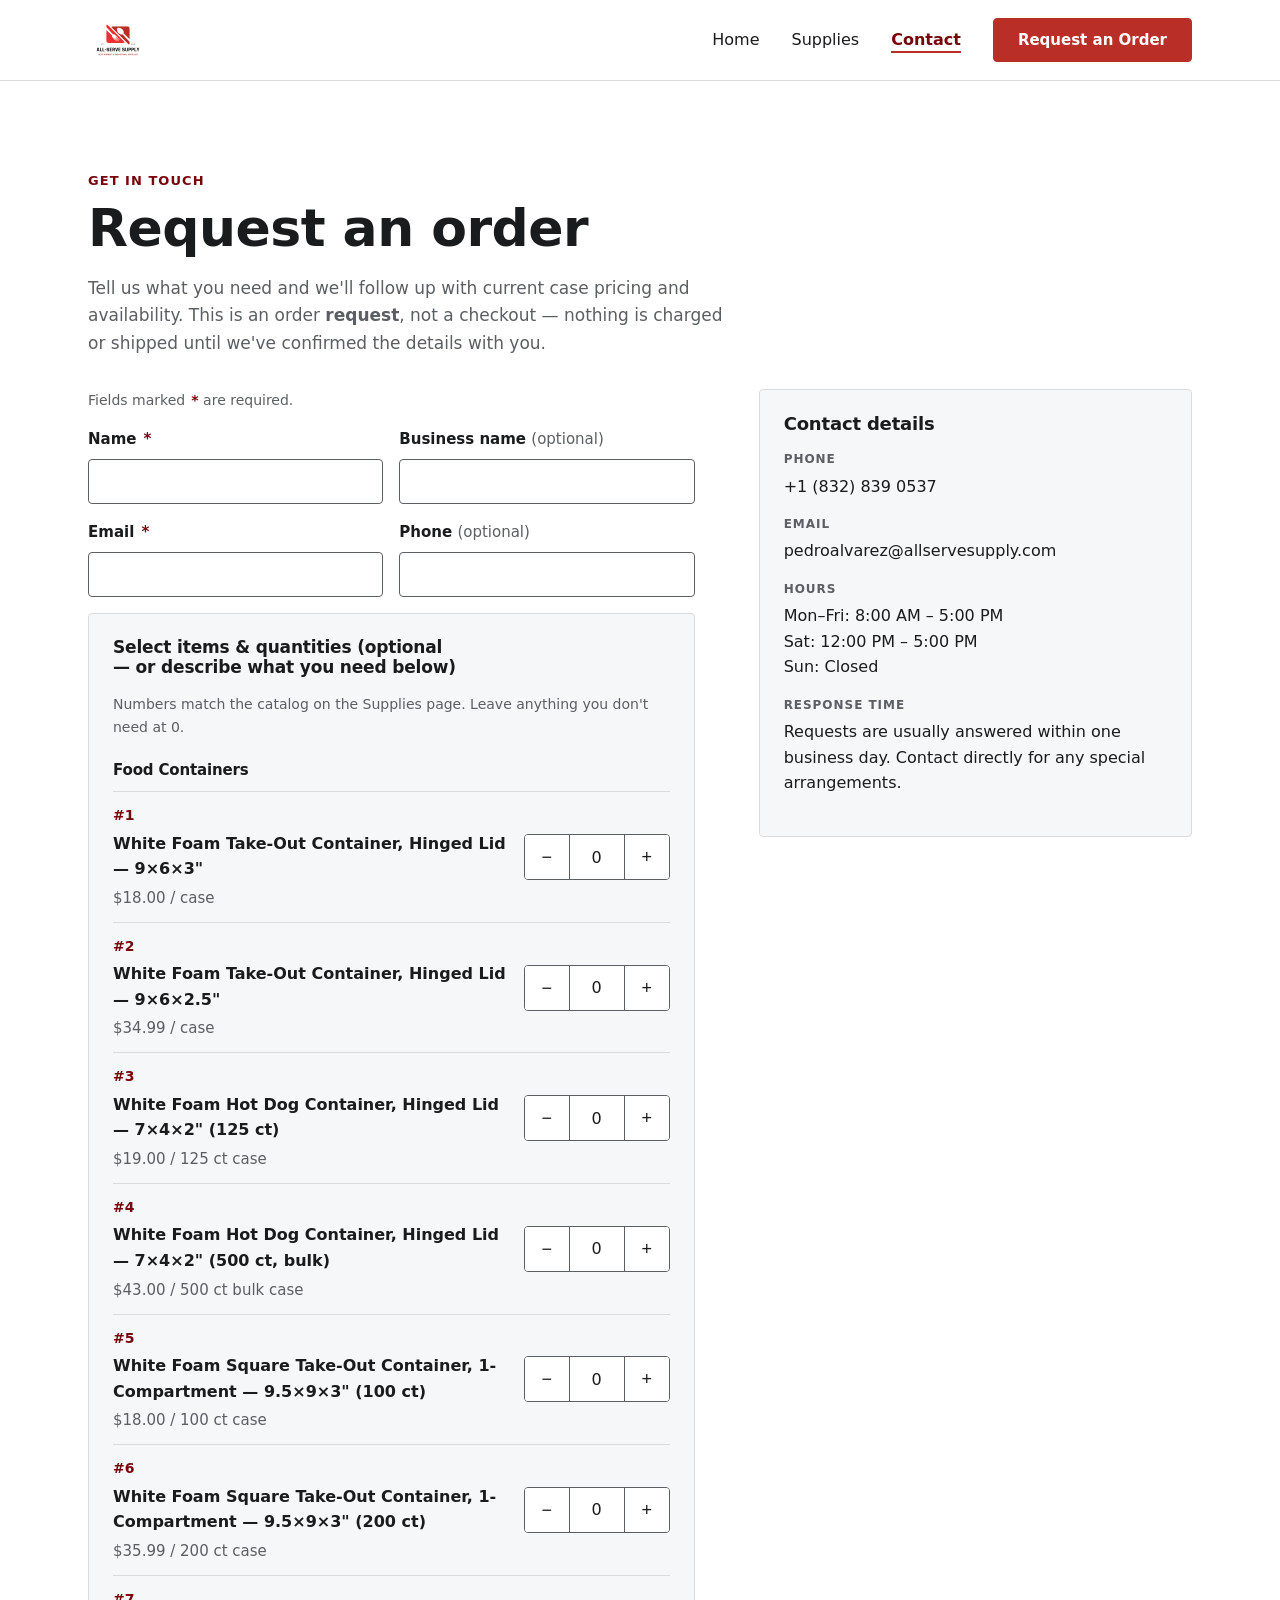
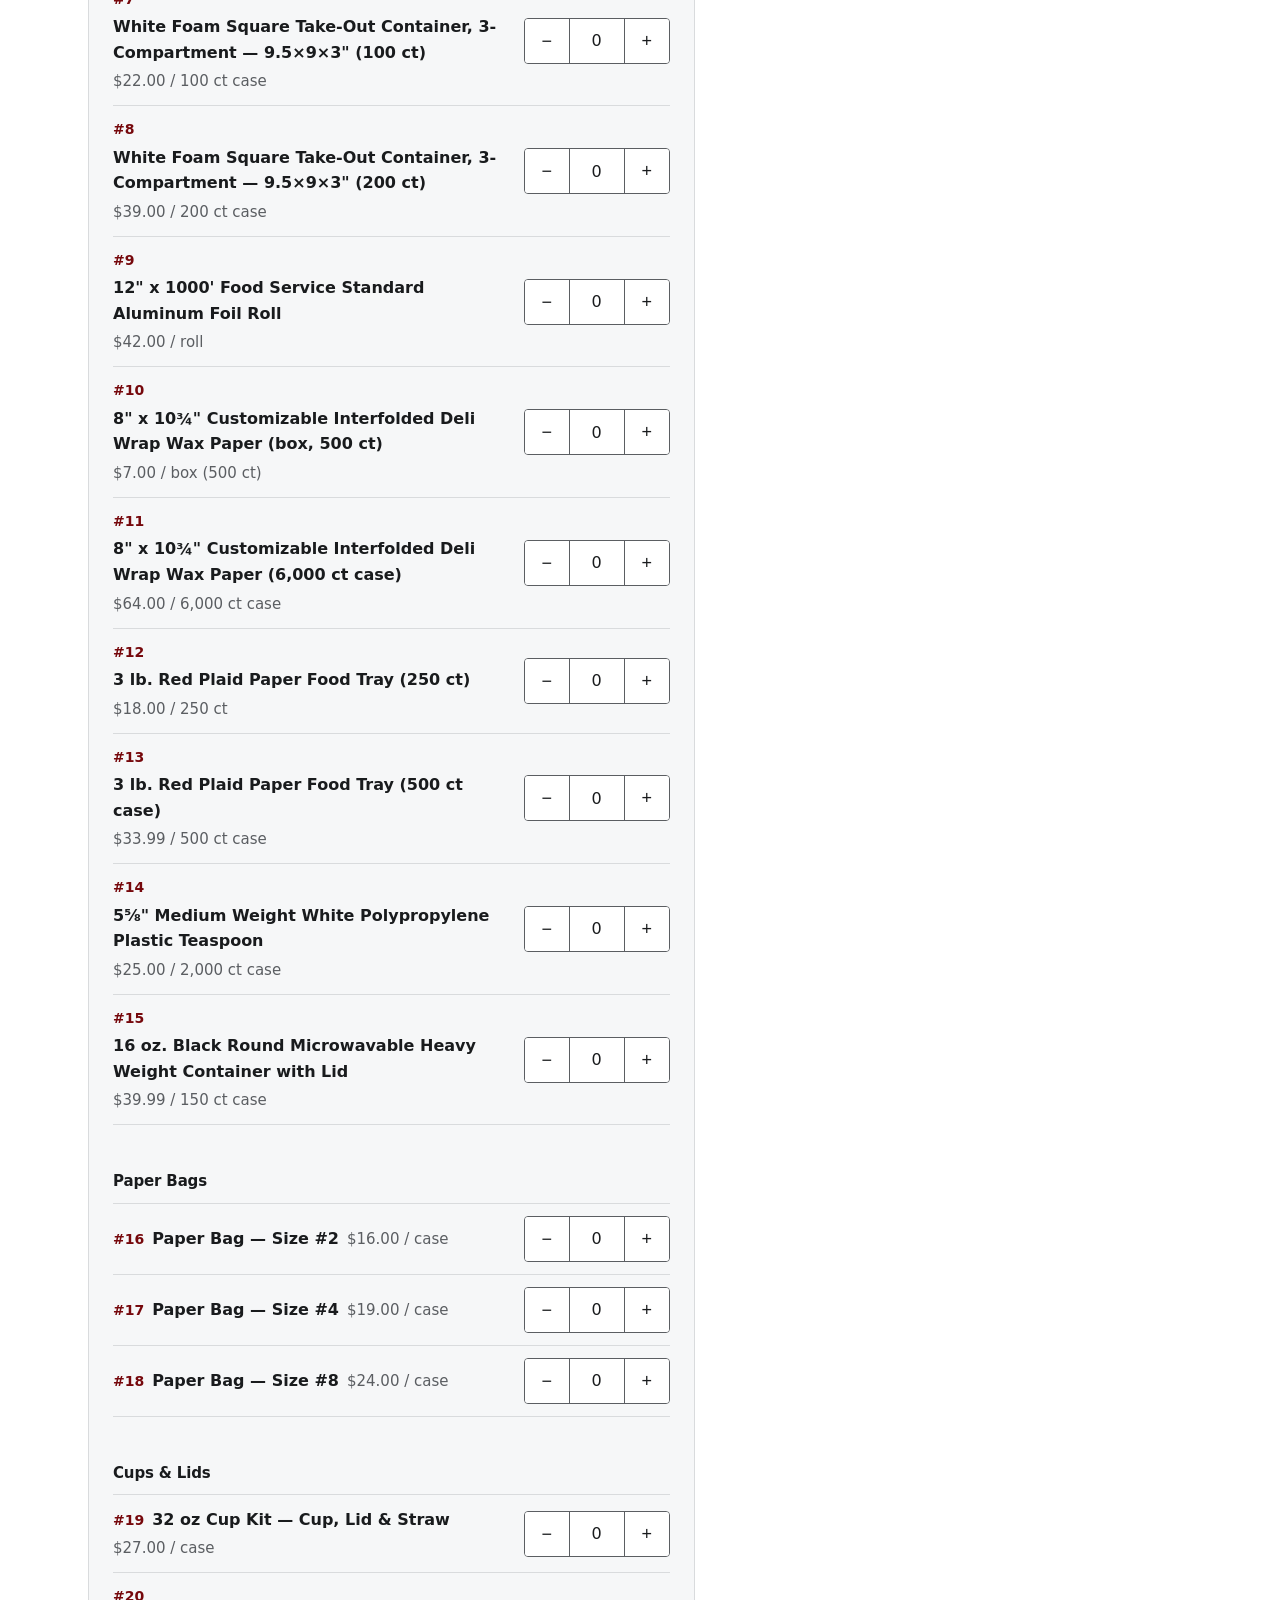
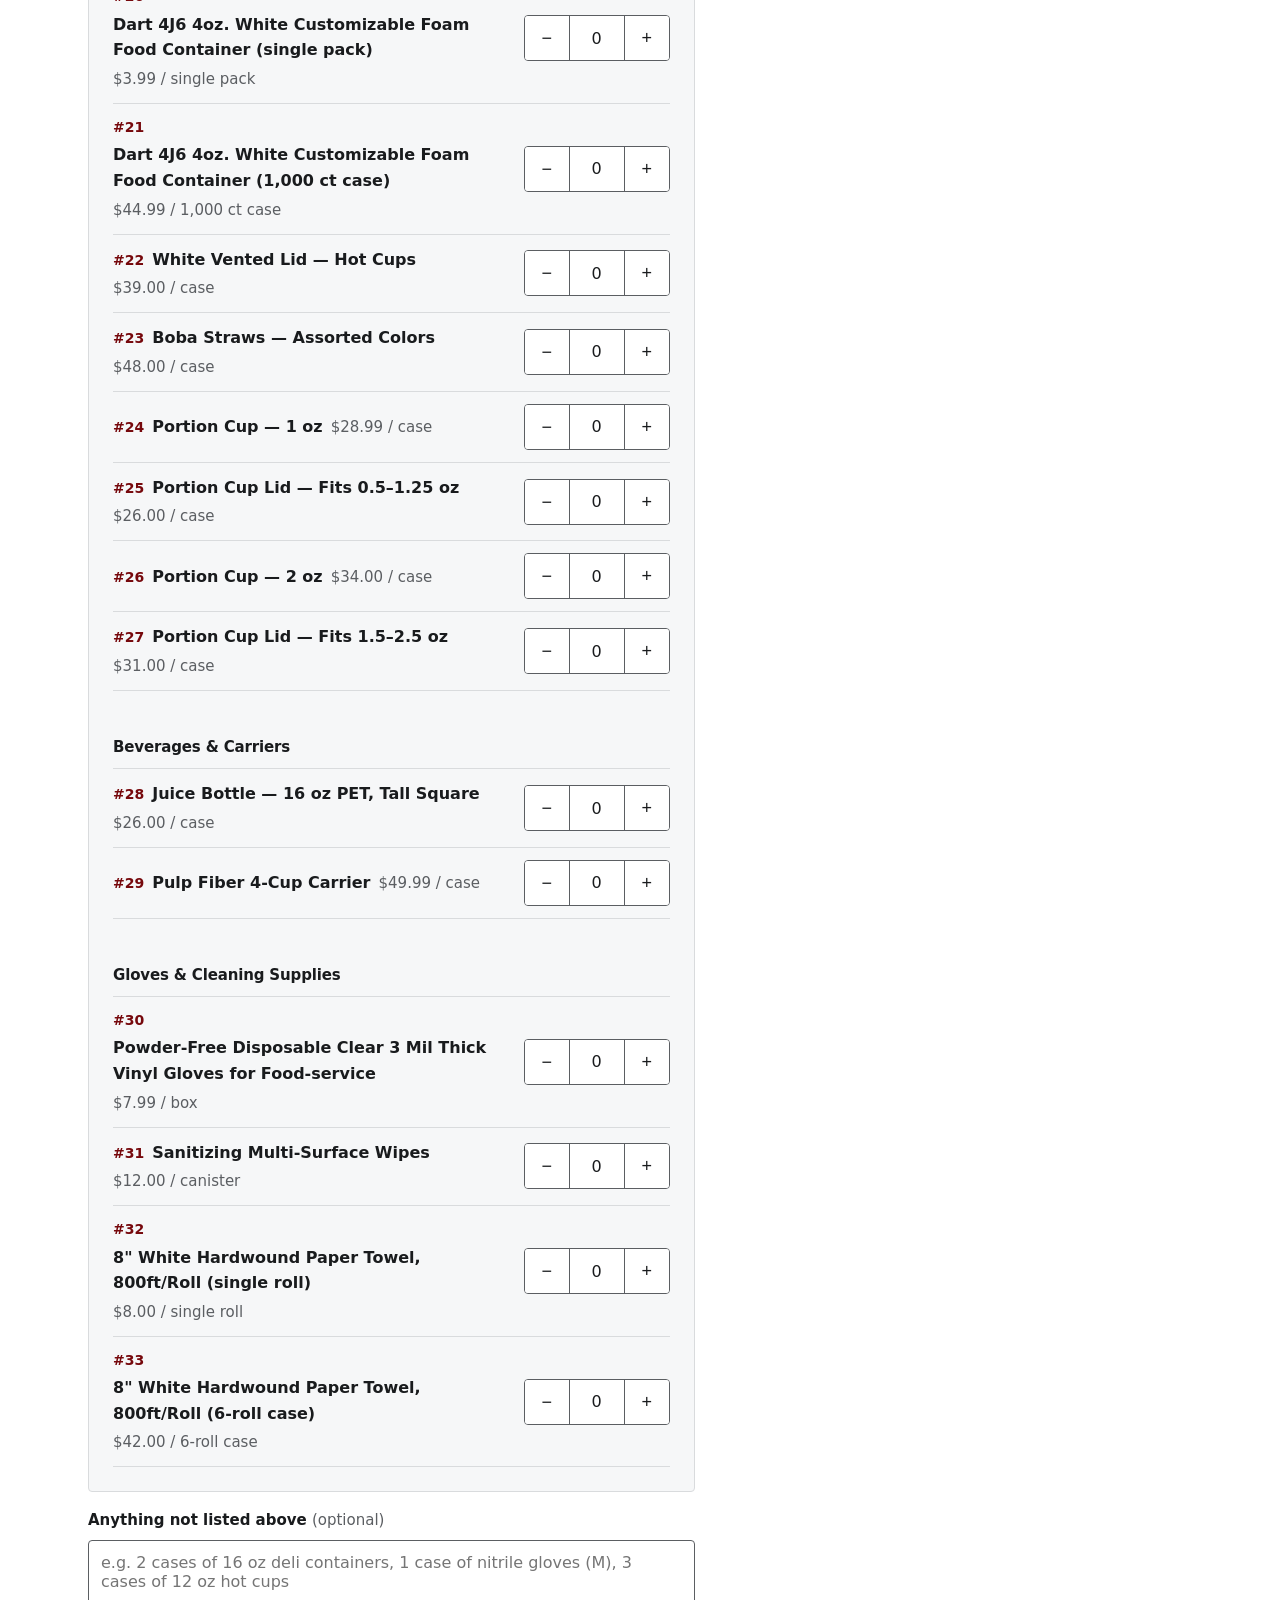
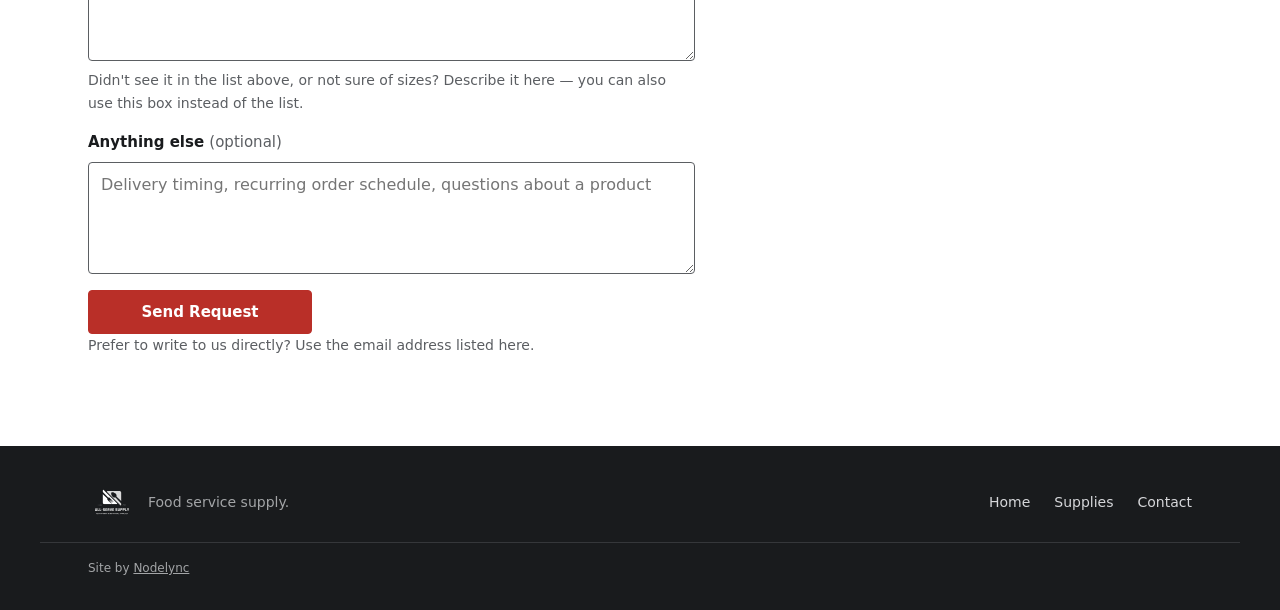
==== commit 448f2a4c: "Correct container/cup kit prices, swap portion cup photos, rename gloves - 1-Compartment container 1" ====
--- a/contact.html
+++ b/contact.html
@@ -143,7 +143,7 @@
                   <div class="order-item-info">
                     <span class="order-item-number">#5</span>
                     <span class="order-item-name">White Foam Square Take-Out Container, 1-Compartment — 9.5×9×3" (100 ct)</span>
-                    <span class="order-item-price">$17.00 / 100 ct case</span>
+                    <span class="order-item-price">$18.00 / 100 ct case</span>
                   </div>
                   <div class="qty-stepper">
                     <button type="button" class="qty-btn" data-step="-1" aria-label="Decrease quantity, item 5">−</button>
@@ -169,7 +169,7 @@
                   <div class="order-item-info">
                     <span class="order-item-number">#7</span>
                     <span class="order-item-name">White Foam Square Take-Out Container, 3-Compartment — 9.5×9×3" (100 ct)</span>
-                    <span class="order-item-price">$19.00 / 100 ct case</span>
+                    <span class="order-item-price">$22.00 / 100 ct case</span>
                   </div>
                   <div class="qty-stepper">
                     <button type="button" class="qty-btn" data-step="-1" aria-label="Decrease quantity, item 7">−</button>
@@ -182,7 +182,7 @@
                   <div class="order-item-info">
                     <span class="order-item-number">#8</span>
                     <span class="order-item-name">White Foam Square Take-Out Container, 3-Compartment — 9.5×9×3" (200 ct)</span>
-                    <span class="order-item-price">$42.99 / 200 ct case</span>
+                    <span class="order-item-price">$39.00 / 200 ct case</span>
                   </div>
                   <div class="qty-stepper">
                     <button type="button" class="qty-btn" data-step="-1" aria-label="Decrease quantity, item 8">−</button>
@@ -333,7 +333,7 @@
                   <div class="order-item-info">
                     <span class="order-item-number">#19</span>
                     <span class="order-item-name">32 oz Cup Kit — Cup, Lid &amp; Straw</span>
-                    <span class="order-item-price">$7.99 / case</span>
+                    <span class="order-item-price">$27.00 / case</span>
                   </div>
                   <div class="qty-stepper">
                     <button type="button" class="qty-btn" data-step="-1" aria-label="Decrease quantity, item 19">−</button>
@@ -483,8 +483,8 @@
                 <div class="order-item">
                   <div class="order-item-info">
                     <span class="order-item-number">#30</span>
-                    <span class="order-item-name">Poly Gloves, S/M/L — Food Service</span>
-                    <span class="order-item-price">$16.99 / box</span>
+                    <span class="order-item-name">Powder-Free Disposable Clear 3 Mil Thick Vinyl Gloves for Food-service</span>
+                    <span class="order-item-price">$7.99 / box</span>
                   </div>
                   <div class="qty-stepper">
                     <button type="button" class="qty-btn" data-step="-1" aria-label="Decrease quantity, item 30">−</button>
